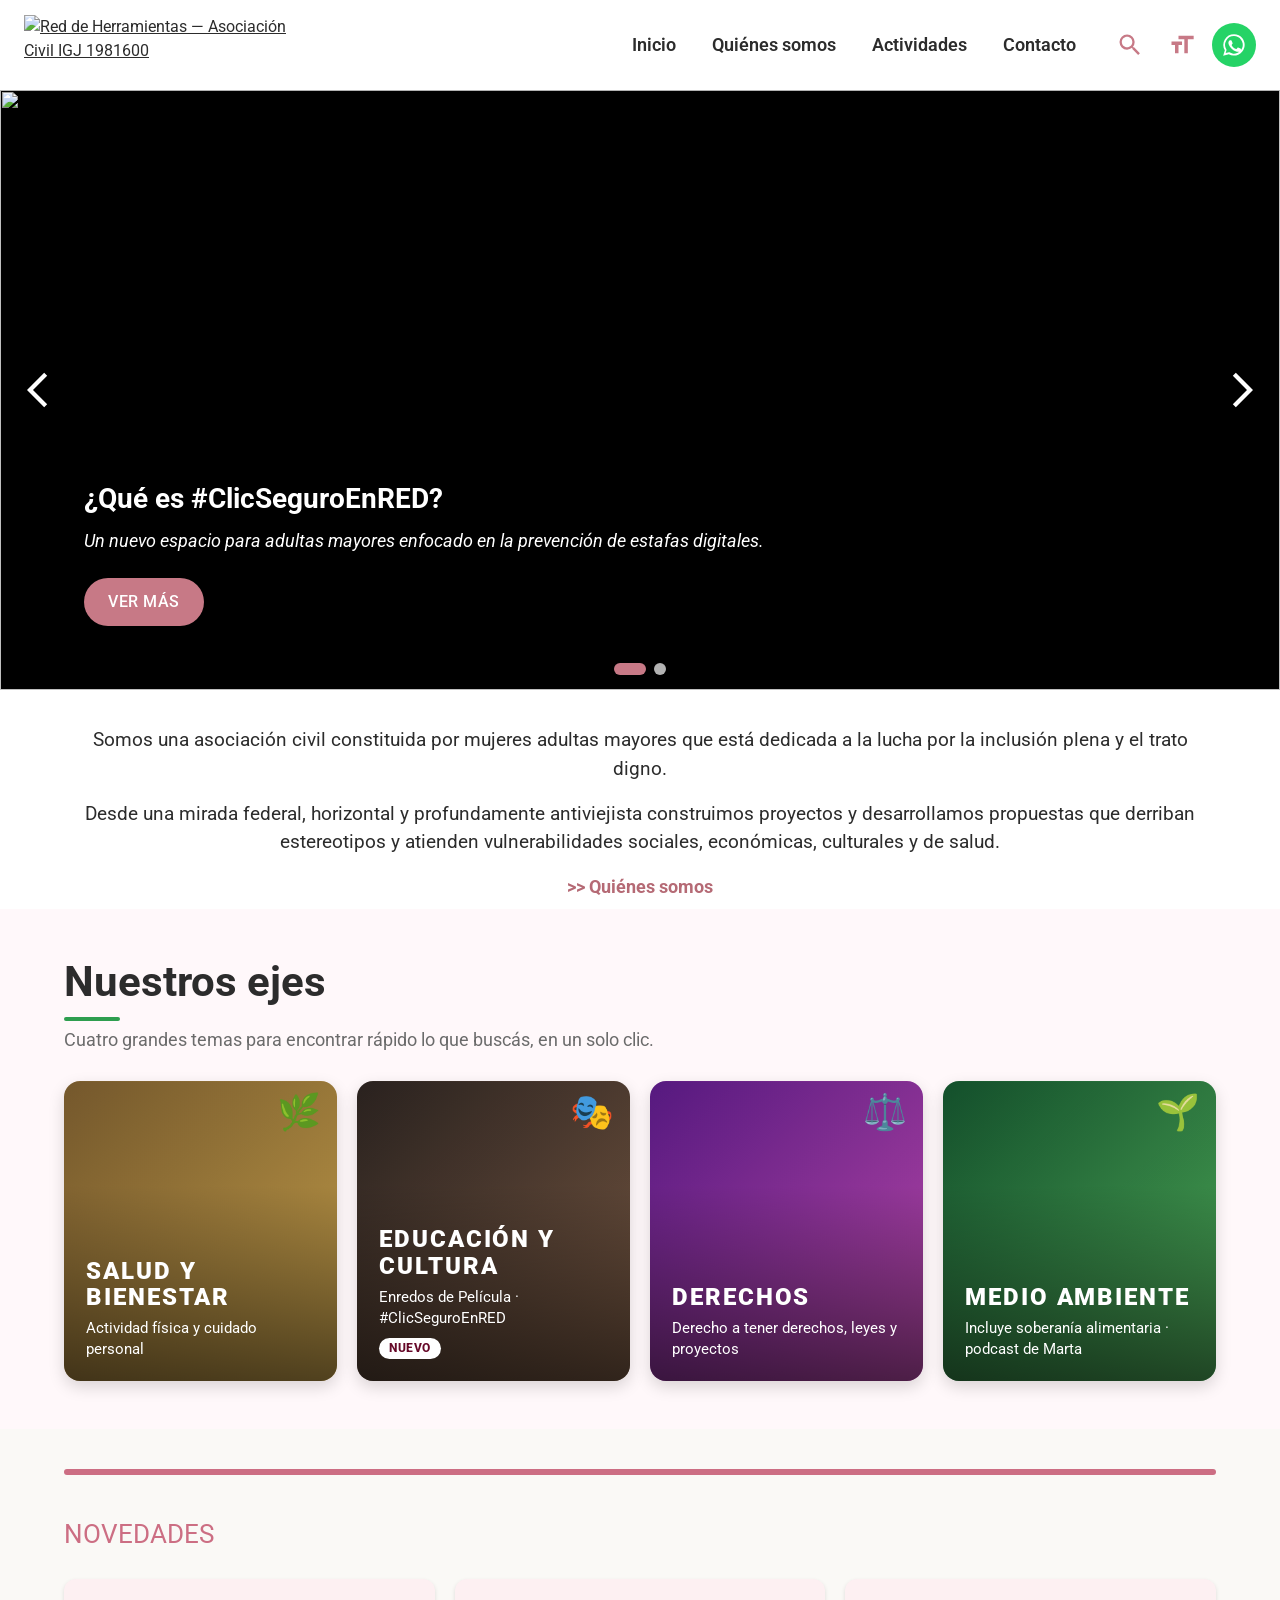
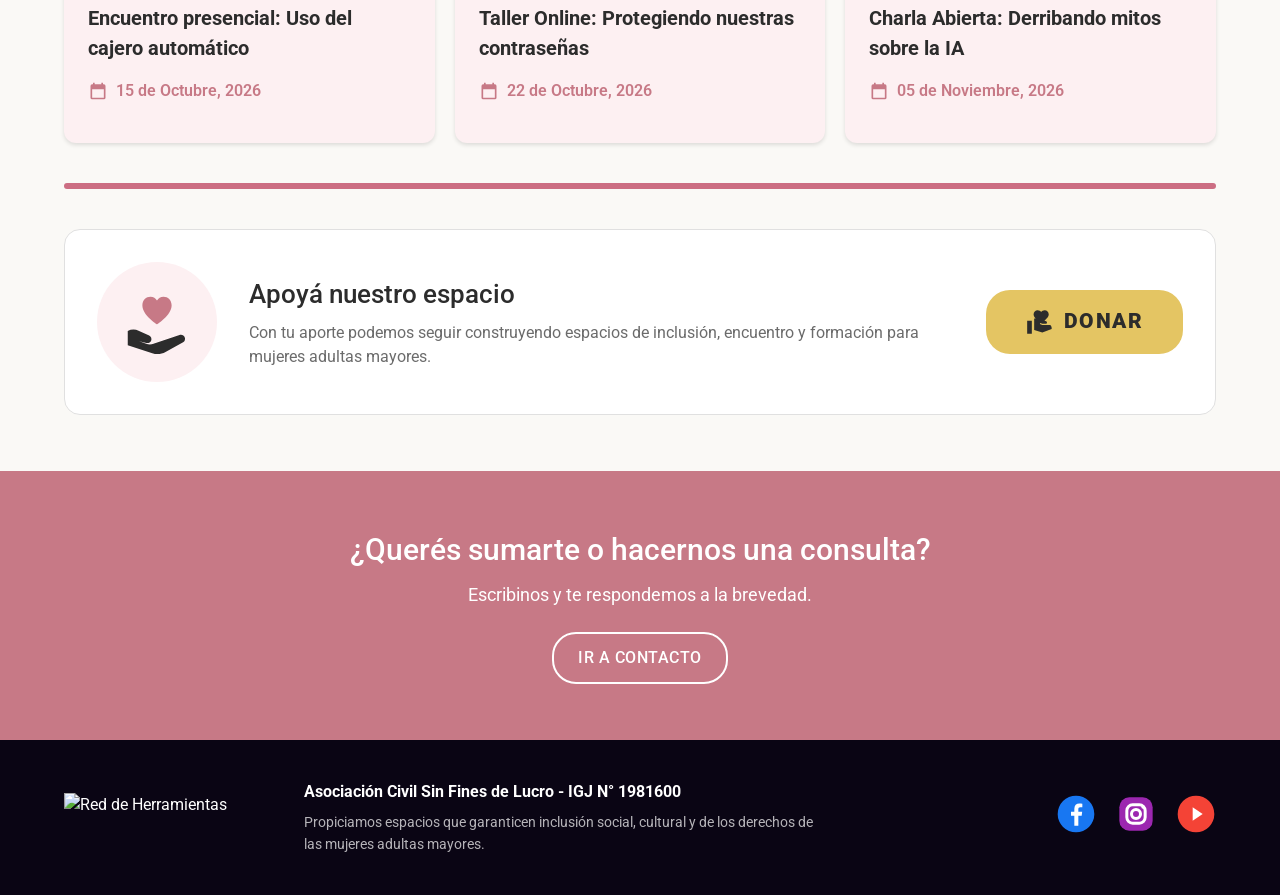
==== index.html @ 1d4c394b "Trae al repo lo que hizo Lucas en el blog de pruebas (18/10) - Diseño de las notas: migas, bajada, a" ====
<!DOCTYPE html>
<html lang="es-AR">
<head>
  <meta charset="utf-8">
  <meta name="viewport" content="width=device-width, initial-scale=1">
  <title>Red de Herramientas Entre Mujeres</title>
  <meta name="description" content="Asociación civil de mujeres adultas mayores dedicada a la lucha por la inclusión plena y el trato digno.">
  <link rel="preconnect" href="https://fonts.googleapis.com">
  <link rel="stylesheet" href="https://fonts.googleapis.com/css2?family=Lora:ital,wght@0,600;0,700;1,500&family=Roboto:wght@400;500;600;700;900&display=swap">
  <link rel="stylesheet" href="styles.css?v=2">
</head>
<body>
  <a class="skip" href="#contenido">Saltar al contenido</a>

  <!-- Header: logo + menú en la misma línea, fijo al hacer scroll -->
  <header class="header">
    <div class="header-inner">
      <a class="logo" href="index.html"><img src="https://i.imgur.com/CFM0Pcr.png" alt="Red de Herramientas — Asociación Civil IGJ 1981600" width="264" height="60"></a>

      <nav class="nav" id="nav" aria-label="Principal">
        <ul>
          <li><a href="index.html">Inicio</a></li>
          <li><a href="#quienes-somos">Quiénes somos</a></li>
          <li><a href="#actividades">Actividades</a></li>
          <li><a href="contacto.html">Contacto</a></li>
        </ul>
      </nav>

      <div class="header-tools">
        <button class="icon-btn search-btn" type="button" aria-controls="search" aria-expanded="false" aria-label="Buscar">
          <svg viewBox="0 0 24 24" fill="currentColor" aria-hidden="true"><path d="M15.5 14h-.79l-.28-.27A6.47 6.47 0 0 0 16 9.5 6.5 6.5 0 1 0 9.5 16a6.47 6.47 0 0 0 4.23-1.57l.27.28v.79l5 4.99L20.49 19l-4.99-5zm-6 0C7.01 14 5 11.99 5 9.5S7.01 5 9.5 5 14 7.01 14 9.5 11.99 14 9.5 14z"/></svg>
        </button>
        <div class="font-size">
          <button class="icon-btn" type="button" aria-label="Tamaño de letra" aria-expanded="false">
            <svg viewBox="0 0 24 24" fill="currentColor" aria-hidden="true"><path d="M9 4v3h5v12h3V7h5V4H9zm-6 8h3v7h3v-7h3V9H3v3z"/></svg>
          </button>
          <ul class="font-size-menu" hidden>
            <li><button type="button" data-scale="0.85">Pequeña</button></li>
            <li><button type="button" data-scale="1">Normal</button></li>
            <li><button type="button" data-scale="1.15">Grande</button></li>
            <li><button type="button" data-scale="1.3">Muy grande</button></li>
          </ul>
        </div>
        <a class="whatsapp-btn" href="https://wa.me/5491122766776" target="_blank" rel="noopener" aria-label="Escribinos por WhatsApp">
          <svg viewBox="0 0 24 24" aria-hidden="true"><path d="M12.04 2a9.9 9.9 0 0 0-8.5 14.9L2 22l5.25-1.38A9.9 9.9 0 1 0 12.04 2zm0 1.8a8.1 8.1 0 1 1-4.3 15l-.3-.2-3.1.8.83-3-.2-.32A8.1 8.1 0 0 1 12.04 3.8zM8.6 7.5c-.2 0-.5.07-.75.35-.25.27-1 1-1 2.4s1.03 2.8 1.17 3c.15.2 2 3.2 4.9 4.36 2.4.95 2.9.76 3.4.72.52-.05 1.7-.7 1.93-1.36.24-.67.24-1.24.17-1.36-.07-.12-.26-.2-.55-.34-.3-.15-1.7-.84-1.96-.94-.27-.1-.46-.15-.65.14-.2.3-.75.94-.9 1.13-.17.2-.33.22-.62.07-.3-.14-1.2-.44-2.3-1.4-.85-.76-1.42-1.7-1.6-1.98-.16-.3 0-.45.13-.6.14-.13.3-.34.44-.5.15-.17.2-.3.3-.5.1-.2.05-.36-.02-.5-.07-.15-.65-1.6-.9-2.17-.23-.55-.47-.48-.65-.49h-.55z"/></svg>
        </a>
        <button class="icon-btn menu-btn" type="button" aria-controls="nav" aria-expanded="false" aria-label="Menú">
          <svg viewBox="0 0 24 24" fill="currentColor" aria-hidden="true"><path d="M3 6h18v2H3zm0 5h18v2H3zm0 5h18v2H3z"/></svg>
        </button>
      </div>

      <!-- Buscador: muestra resultados mientras se escribe (script.js) -->
      <div class="search" id="search" hidden>
        <form class="search-form" action="https://www.redherramientas.com/search" method="get" role="search">
          <input class="search-input" type="search" name="q" placeholder="Buscar notas, libros, leyes..." aria-label="Buscar en el sitio" autocomplete="off" role="combobox" aria-autocomplete="list" aria-controls="search-results" aria-expanded="false">
          <button class="btn search-submit" type="submit">Buscar</button>
        </form>
        <div class="search-results" id="search-results" role="listbox" aria-label="Resultados" hidden></div>
      </div>
    </div>
  </header>

  <main id="contenido">

    <!-- Carrusel de actividades (menú "Actividades"): se llena con los posteos del blog (ver script.js) -->
    <section class="carousel" id="actividades" aria-label="Actividades">
      <div class="slides"></div>
      <button class="carousel-arrow prev" type="button" aria-label="Anterior">
        <svg viewBox="0 0 24 24" fill="currentColor" aria-hidden="true"><path d="M17.5 3.5 15.7 1.7 5.4 12l10.3 10.3 1.8-1.8L9 12z"/></svg>
      </button>
      <button class="carousel-arrow next" type="button" aria-label="Siguiente">
        <svg viewBox="0 0 24 24" fill="currentColor" aria-hidden="true"><path d="M6.5 20.5 8.3 22.3 18.6 12 8.3 1.7 6.5 3.5 15 12z"/></svg>
      </button>
      <div class="dots"></div>
    </section>

    <!-- Mini sección Quiénes somos: debajo del carrusel (Trello / chat del 1/10) -->
    <section class="about" id="quienes-somos">
      <div class="container">
        <h2 class="visually-hidden">Quiénes somos</h2>
        <p>Somos una asociación civil constituida por mujeres adultas mayores que está dedicada a la lucha por la inclusión plena y el trato digno.</p>
        <p>Desde una mirada federal, horizontal y profundamente antiviejista construimos proyectos y desarrollamos propuestas que derriban estereotipos y atienden vulnerabilidades sociales, económicas, culturales y de salud.</p>
        <a class="about-link" href="https://www.redherramientas.com/p/quienes-somos.html">&gt;&gt; Quiénes somos</a>
      </div>
    </section>

    <!-- Nuestros ejes: justo debajo de Quiénes somos, a todo el ancho (como en la propuesta de Sebastián) -->
    <section class="ejes-section" id="ejes">
      <div class="container">
        <h2 class="ejes-title">Nuestros ejes</h2>
        <p class="ejes-lead">Cuatro grandes temas para encontrar rápido lo que buscás, en un solo clic.</p>
        <div class="ejes">
          <a class="eje eje-salud" href="#pendiente-salud">
            <span class="eje-icon" aria-hidden="true">🌿</span>
            <strong>Salud y Bienestar</strong>
            <small>Actividad física y cuidado personal</small>
          </a>
          <a class="eje eje-cultura" href="https://www.redherramientas.com/search/label/Cultura">
            <span class="eje-icon" aria-hidden="true">🎭</span>
            <strong>Educación y Cultura</strong>
            <small>Enredos de Película · #ClicSeguroEnRED</small>
            <span class="chip">Nuevo</span>
          </a>
          <a class="eje eje-derechos" href="https://www.redherramientas.com/search/label/Derecho%20a%20tener%20derechos">
            <span class="eje-icon" aria-hidden="true">⚖️</span>
            <strong>Derechos</strong>
            <small>Derecho a tener derechos, leyes y proyectos</small>
          </a>
          <a class="eje eje-ambiente" href="https://www.redherramientas.com/search/label/Soberan%C3%ADa%20Alimentaria">
            <span class="eje-icon" aria-hidden="true">🌱</span>
            <strong>Medio Ambiente</strong>
            <small>Incluye soberanía alimentaria · podcast de Marta</small>
          </a>
        </div>
      </div>
    </section>

    <div class="container">
      <div class="separator"></div>

      <!-- Novedades -->
      <section id="novedades">
        <h2 class="section-title news-title">Novedades</h2>
        <div class="news">
          <article class="news-card">
            <h3>Encuentro presencial: Uso del cajero automático</h3>
            <p class="news-date"><svg viewBox="0 0 24 24" aria-hidden="true"><path d="M19 4h-1V2h-2v2H8V2H6v2H5a2 2 0 0 0-2 2v14a2 2 0 0 0 2 2h14a2 2 0 0 0 2-2V6a2 2 0 0 0-2-2zm0 16H5V10h14v10z"/></svg>15 de Octubre, 2026</p>
          </article>
          <article class="news-card">
            <h3>Taller Online: Protegiendo nuestras contraseñas</h3>
            <p class="news-date"><svg viewBox="0 0 24 24" aria-hidden="true"><path d="M19 4h-1V2h-2v2H8V2H6v2H5a2 2 0 0 0-2 2v14a2 2 0 0 0 2 2h14a2 2 0 0 0 2-2V6a2 2 0 0 0-2-2zm0 16H5V10h14v10z"/></svg>22 de Octubre, 2026</p>
          </article>
          <article class="news-card">
            <h3>Charla Abierta: Derribando mitos sobre la IA</h3>
            <p class="news-date"><svg viewBox="0 0 24 24" aria-hidden="true"><path d="M19 4h-1V2h-2v2H8V2H6v2H5a2 2 0 0 0-2 2v14a2 2 0 0 0 2 2h14a2 2 0 0 0 2-2V6a2 2 0 0 0-2-2zm0 16H5V10h14v10z"/></svg>05 de Noviembre, 2026</p>
          </article>
        </div>
      </section>

      <div class="separator"></div>

      <!-- Donar: ícono de solidaridad en lugar del QR -->
      <section id="donar" class="donate">
        <div class="donate-icon" aria-hidden="true">
          <svg viewBox="0 0 64 64"><path fill="#c77986" d="M32 34s-13-8-13-17c0-4.4 3.3-7.5 7.2-7.5 2.6 0 4.6 1.4 5.8 3.4 1.2-2 3.2-3.4 5.8-3.4 3.9 0 7.2 3.1 7.2 7.5 0 9-13 17-13 17z"/><path fill="#2c2c2c" d="M6 40c3-1.6 6.5-1.7 9.6-.3l9.4 4.2c1.8.8 2.6 2.9 1.8 4.7-.7 1.6-2.5 2.4-4.2 2l-6.4-1.6 6.2 2.4c2.1.8 4.4.8 6.5 0L52 43.6c1.9-.7 4 .2 4.7 2.1.6 1.6 0 3.4-1.5 4.3L39.6 58.6c-3.6 2-7.9 2.4-11.8 1.1L6 52.6z"/></svg>
        </div>
        <div class="donate-text">
          <h2>Apoyá nuestro espacio</h2>
          <!-- Texto provisorio: el definitivo lo envía la comisión -->
          <p>Con tu aporte podemos seguir construyendo espacios de inclusión, encuentro y formación para mujeres adultas mayores.</p>
        </div>
        <a class="btn btn-mustard" href="donar.html">
          <svg viewBox="0 0 24 24" fill="currentColor" aria-hidden="true"><path d="M16 2c-1.3 0-2.4.6-3 1.5C12.4 2.6 11.3 2 10 2 8 2 6.5 3.6 6.5 5.6 6.5 8.8 13 13 13 13s6.5-4.2 6.5-7.4C19.5 3.6 18 2 16 2zM1 22h4V11H1v11zm19.5-7.5H14l-2.1-.7.3-.9 1.9.6h2.8c.6 0 1.1-.5 1.1-1.1 0-.5-.3-.9-.7-1L10.1 9H7v9.9l7 2.1 8-3v-1c0-1.1-.7-2.5-1.5-2.5z"/></svg>
          Donar
        </a>
      </section>
    </div>

    <!-- Llamado a la página de contacto -->
    <section class="contact-cta">
      <div class="container">
        <h2>¿Querés sumarte o hacernos una consulta?</h2>
        <p>Escribinos y te respondemos a la brevedad.</p>
        <a class="btn btn-outline" href="contacto.html">Ir a Contacto</a>
      </div>
    </section>
  </main>

  <footer class="footer">
    <div class="container footer-inner">
      <div class="footer-about">
        <img src="https://i.imgur.com/CFM0Pcr.png" alt="Red de Herramientas" width="220" height="50">
        <div>
          <strong>Asociación Civil Sin Fines de Lucro - IGJ N° 1981600</strong>
          <p>Propiciamos espacios que garanticen inclusión social, cultural y de los derechos de las mujeres adultas mayores.</p>
        </div>
      </div>
      <div class="social">
        <a href="https://www.facebook.com/share/1RiPWewXqR/" target="_blank" rel="noopener" aria-label="Facebook">
          <svg viewBox="0 0 24 24" aria-hidden="true"><circle cx="12" cy="12" r="11" fill="#1877f2"/><path fill="#fff" d="M13.4 19v-6h2l.3-2.4h-2.3V9.1c0-.7.2-1.2 1.2-1.2h1.2V5.8c-.2 0-1-.1-1.8-.1-1.8 0-3 1.1-3 3.1v1.8H9V13h2V19z"/></svg>
        </a>
        <a href="https://www.instagram.com/redherramientas?stkn=MW01cnN1eHlheHExMA==" target="_blank" rel="noopener" aria-label="Instagram">
          <svg viewBox="0 0 24 24" aria-hidden="true"><rect x="2" y="2" width="20" height="20" rx="6" fill="#9c27b0"/><rect x="6.5" y="6.5" width="11" height="11" rx="3.5" fill="none" stroke="#fff" stroke-width="1.8"/><circle cx="12" cy="12" r="2.7" fill="none" stroke="#fff" stroke-width="1.8"/><circle cx="16.2" cy="7.8" r="1" fill="#fff"/></svg>
        </a>
        <a href="https://youtube.com/@reddeherramientasentremujeres?si=X0ZCFkMKebH4L3lk" target="_blank" rel="noopener" aria-label="YouTube">
          <svg viewBox="0 0 24 24" aria-hidden="true"><circle cx="12" cy="12" r="11" fill="#f44336"/><path fill="#fff" d="M10 8v8l6-4z"/></svg>
        </a>
      </div>
    </div>
  </footer>

  <button class="to-top" type="button" aria-label="Volver arriba">
    <svg viewBox="0 0 24 24" fill="currentColor" aria-hidden="true"><path d="M4 12l1.41 1.41L11 7.83V20h2V7.83l5.58 5.59L20 12l-8-8-8 8z"/></svg>
  </button>

  <script src="script.js?v=2"></script>
</body>
</html>
---- styles.css ----
/* Red de Herramientas Entre Mujeres — estilos (diseño de la propuesta de Lucas) */

:root {
  --dominant: #c77986;
  --dominant-dark: #b56a75;
  --separator: #cc6e83;
  --accent: #e5a9a9;
  --mustard: #e4c563;
  --bg: #faf9f6;
  --text: #2c2c2c;
  --muted: #6b6b6b;
  --white: #ffffff;
  --border: #e0e0e0;
  --footer: #0a0514;
  --wa: #25d366;
  --header-h: 90px;
}

* { box-sizing: border-box; }

html {
  scroll-behavior: smooth;
  scroll-padding-top: calc(var(--header-h) + 10px);
}

body {
  margin: 0;
  font-family: Roboto, Arial, sans-serif;
  font-size: 1rem;
  line-height: 1.5;
  color: var(--text);
  background: var(--bg);
}

img { max-width: 100%; }
a { color: inherit; }

.container {
  max-width: 1200px;
  margin: 0 auto;
  padding: 0 24px;
}

:focus-visible {
  outline: 3px solid var(--dominant);
  outline-offset: 2px;
}

.skip {
  position: absolute;
  left: -999px;
  top: 0;
  background: #000;
  color: #fff;
  padding: 8px 14px;
  z-index: 100;
}
.skip:focus { left: 8px; top: 8px; }

.visually-hidden {
  position: absolute;
  width: 1px;
  height: 1px;
  overflow: hidden;
  clip: rect(0 0 0 0);
  white-space: nowrap;
}

/* ---------- Header: logo y menú en la misma línea, fondo blanco, fijo al hacer scroll ---------- */

.header {
  position: sticky;
  top: 0;
  z-index: 50;
  background: var(--white);
  box-shadow: 0 1px 4px rgba(0, 0, 0, 0.12);
}

.header-inner {
  position: relative;
  display: flex;
  align-items: center;
  gap: 16px;
  min-height: var(--header-h);
  padding: 0 24px;
  max-width: 1400px;
  margin: 0 auto;
}

.logo img {
  display: block;
  height: 60px;
  width: auto;
}

.nav { margin-left: auto; }

.nav ul {
  list-style: none;
  margin: 0;
  padding: 0;
  display: flex;
  gap: 4px;
}

.nav a {
  display: block;
  padding: 8px 16px;
  border-radius: 20px;
  text-decoration: none;
  font-size: 1.1rem;
  font-weight: 600;
  color: var(--text);
  white-space: nowrap;
}

.nav a:hover,
.nav a[aria-current="page"] {
  background: var(--dominant);
  color: var(--white);
}

.header-tools {
  display: flex;
  align-items: center;
  gap: 8px;
}

.icon-btn {
  display: grid;
  place-items: center;
  width: 44px;
  height: 44px;
  border: 0;
  border-radius: 50%;
  background: transparent;
  color: var(--dominant);
  cursor: pointer;
}
.icon-btn:hover { background: #f6e9ec; }
.icon-btn svg { width: 28px; height: 28px; }

.whatsapp-btn {
  display: grid;
  place-items: center;
  width: 44px;
  height: 44px;
  border-radius: 50%;
  background: var(--wa);
}
.whatsapp-btn svg { width: 26px; height: 26px; fill: #fff; }

/* Tamaño de letra */
.font-size { position: relative; }

.font-size-menu {
  position: absolute;
  right: 0;
  top: 100%;
  margin: 6px 0 0;
  padding: 6px 0;
  list-style: none;
  background: var(--white);
  border-radius: 8px;
  box-shadow: 0 4px 16px rgba(0, 0, 0, 0.18);
  min-width: 150px;
}
.font-size-menu[hidden] { display: none; }

.font-size-menu button {
  display: block;
  width: 100%;
  padding: 10px 16px;
  border: 0;
  background: none;
  font: inherit;
  text-align: left;
  cursor: pointer;
}
.font-size-menu button:hover { background: #f5f5f5; }
.font-size-menu button[aria-pressed="true"] { font-weight: 700; color: var(--dominant); }

.menu-btn { display: none; }

/* Pantallas chicas: menú hamburguesa en la misma línea que el logo */
@media (max-width: 1000px) {
  .menu-btn { display: grid; }
  .header-tools { margin-left: auto; }

  .nav {
    display: none;
    position: absolute;
    top: 100%;
    left: 0;
    right: 0;
    margin: 0;
    background: var(--white);
    box-shadow: 0 6px 12px rgba(0, 0, 0, 0.12);
  }
  .nav.open { display: block; }

  .nav ul {
    flex-direction: column;
    padding: 8px 16px 16px;
  }

  .nav a {
    border-radius: 8px;
    padding: 14px 16px;
    font-size: 1.25rem;
  }
}

@media (max-width: 480px) {
  :root { --header-h: 72px; }
  .header-inner { padding: 0 10px; gap: 4px; }
  .logo { min-width: 0; flex-shrink: 1; }
  .logo img { height: 40px; max-width: 100%; object-fit: contain; object-position: left center; }
  .header-tools { gap: 2px; flex: none; }
  .icon-btn, .whatsapp-btn { width: 38px; height: 38px; }
  .icon-btn svg { width: 26px; height: 26px; }
  .whatsapp-btn svg { width: 22px; height: 22px; }
}

/* ---------- Buscador (debajo del header, con resultados mientras se escribe) ---------- */

.search {
  position: absolute;
  top: 100%;
  left: 0;
  right: 0;
  padding: 14px 24px 18px;
  background: var(--white);
  box-shadow: 0 8px 16px rgba(0, 0, 0, 0.14);
}
.search[hidden] { display: none; }

.search-form {
  display: flex;
  gap: 10px;
  max-width: 760px;
  margin: 0 auto;
}
.search-input {
  flex: 1;
  min-width: 0;
  padding: 12px 18px;
  border: 2px solid var(--dominant);
  border-radius: 24px;
  background: var(--bg);
  font: inherit;
  font-size: 1.1rem;
  color: var(--text);
}
.search-input:focus { outline: 3px solid var(--accent); outline-offset: 1px; }

.search-results {
  max-width: 760px;
  max-height: min(60vh, 520px);
  margin: 12px auto 0;
  overflow-y: auto;
  border: 1px solid var(--border);
  border-radius: 12px;
  background: var(--white);
}
.search-results[hidden] { display: none; }

.search-item {
  display: flex;
  align-items: center;
  gap: 14px;
  padding: 10px 14px;
  border-bottom: 1px solid var(--border);
  text-decoration: none;
  color: var(--text);
}
.search-item:last-child { border-bottom: 0; }
.search-item:hover,
.search-item.active { background: #f6e9ec; }
.search-item img {
  flex: none;
  width: 64px;
  height: 64px;
  border-radius: 8px;
  object-fit: cover;
  background: #f3e3e6;
}
.search-item strong { display: block; font-weight: 600; line-height: 1.3; }
.search-item mark { background: #fbe3a0; color: inherit; border-radius: 2px; }
.search-item small { display: block; margin-top: 2px; color: var(--muted); font-size: 0.9rem; }

.search-status { margin: 0; padding: 14px 16px; color: var(--muted); }
.search-all {
  display: block;
  padding: 12px 16px;
  font-weight: 700;
  text-align: center;
  text-decoration: none;
  color: var(--dominant-dark);
  background: #fff8fa;
}
.search-all:hover,
.search-all.active { background: #f6e9ec; }

@media (max-width: 480px) {
  .search { padding: 10px 12px 14px; }
  .search-submit { padding: 12px 16px; }
  .search-item img { width: 52px; height: 52px; }
}

/* ---------- Separador (barra rosa entre secciones) ---------- */

.separator {
  height: 6px;
  margin: 40px 0;
  border-radius: 3px;
  background: var(--separator);
}

/* ---------- Títulos y botones ---------- */

.section { padding: 48px 0; }

.section-title {
  margin: 0 0 24px;
  font-size: 1.65rem;
  font-weight: 400;
  color: var(--text);
}

.btn {
  display: inline-block;
  padding: 12px 24px;
  border: 0;
  border-radius: 24px;
  background: var(--dominant);
  color: var(--white);
  font: inherit;
  font-weight: 500;
  text-decoration: none;
  text-transform: uppercase;
  letter-spacing: 0.5px;
  cursor: pointer;
}
.btn:hover { background: var(--dominant-dark); }

.btn-outline {
  background: transparent;
  border: 2px solid var(--white);
}
.btn-outline:hover { background: var(--white); color: var(--text); }

.btn-mustard {
  background: var(--mustard);
  color: var(--text);
  font-size: 1.3rem;
  font-weight: 900;
  letter-spacing: 1.5px;
  padding: 16px 40px;
  display: inline-flex;
  align-items: center;
  gap: 10px;
}
.btn-mustard:hover { background: #d9b84c; }
.btn-mustard svg { width: 28px; height: 28px; }

/* ---------- Carrusel de actividades (ancho completo) ---------- */

.carousel {
  position: relative;
  height: 600px;
  overflow: hidden;
  background: #000;
}

.slides {
  display: flex;
  height: 100%;
  transition: transform 0.6s ease-in-out;
}

.slide {
  position: relative;
  flex: 0 0 100%;
  height: 100%;
}

/* La foto lleva al posteo. Fondo desenfocado + foto entera para que todas las diapositivas se vean parejas */
.slide-media {
  position: absolute;
  inset: 0;
  display: block;
}
.slide-media .blur {
  position: absolute;
  inset: -20px;
  background-size: cover;
  background-position: center;
  filter: blur(16px) brightness(0.6);
}
.slide-media img {
  position: relative;
  width: 100%;
  height: 100%;
  object-fit: contain;
}

.slide-box {
  position: absolute;
  left: 60px;
  right: 60px;
  bottom: 40px;
  max-height: calc(100% - 80px);
  display: flex;
  flex-direction: column;
  padding: 24px;
  border-radius: 12px;
  background: rgba(0, 0, 0, 0.7);
  color: var(--white);
}

.slide-box h2 {
  margin: 0 0 12px;
  font-size: 1.75rem;
  line-height: 1.2;
}

.slide-desc {
  margin: 0 0 24px;
  font-size: 1.1rem;
  font-style: italic;
  overflow: hidden;
  display: -webkit-box;
  -webkit-line-clamp: 3;
  -webkit-box-orient: vertical;
}

.slide-actions {
  display: flex;
  flex-wrap: wrap;
  gap: 12px;
}

.carousel-arrow {
  position: absolute;
  top: 50%;
  transform: translateY(-50%);
  z-index: 2;
  display: grid;
  place-items: center;
  width: 56px;
  height: 56px;
  border: 0;
  background: transparent;
  color: var(--white);
  cursor: pointer;
}
.carousel-arrow svg { width: 40px; height: 40px; filter: drop-shadow(0 1px 3px rgba(0, 0, 0, 0.6)); }
.carousel-arrow.prev { left: 10px; }
.carousel-arrow.next { right: 10px; }

.dots {
  position: absolute;
  bottom: 15px;
  left: 0;
  right: 0;
  z-index: 2;
  display: flex;
  justify-content: center;
  gap: 8px;
}
.dots button {
  width: 12px;
  height: 12px;
  padding: 0;
  border: 0;
  border-radius: 6px;
  background: rgba(255, 255, 255, 0.7);
  cursor: pointer;
  transition: width 0.3s;
}
.dots button.active {
  width: 32px;
  background: var(--dominant);
}

@media (max-width: 800px) {
  .carousel { height: 480px; }
  .slide-box { left: 16px; right: 16px; bottom: 36px; padding: 18px; max-height: calc(100% - 60px); }
  .slide-box h2 { font-size: 1.35rem; }
  .carousel-arrow { top: 30%; }
}

/* ---------- Nota ampliada (se abre con "Ver más" en el carrusel) ---------- */

.nota-modal {
  position: fixed;
  inset: 0;
  z-index: 1000;
  display: flex;
  align-items: center;
  justify-content: center;
  padding: 24px;
  background: rgba(10, 5, 20, 0.75);
}
.nota-modal[hidden] { display: none; }
html.nota-abierta { overflow: hidden; }

.nota-panel {
  position: relative;
  display: flex;
  width: 100%;
  max-width: 820px;
  max-height: 100%;
  border-radius: 16px;
  background: var(--white);
  box-shadow: 0 12px 40px rgba(0, 0, 0, 0.35);
  overflow: hidden;
}

/* La nota se desplaza con su propia barra al costado */
.nota-scroll {
  flex: 1;
  overflow-y: scroll;
  scrollbar-width: auto;
  scrollbar-color: var(--dominant) #f3e3e6;
}
.nota-foto {
  display: block;
  width: 100%;
  max-height: 60vh;
  object-fit: contain;  /* la foto entera, sin recortar caras ni textos */
  background: #1b1320;
}
.nota-foto[hidden] { display: none; }
.nota-content { padding: 32px 48px 32px; }
.nota-foto[hidden] + .nota-content { padding-top: 40px; }
.nota-scroll:focus-visible { outline: 3px solid var(--accent); outline-offset: -3px; }
.nota-scroll::-webkit-scrollbar { width: 14px; }
.nota-scroll::-webkit-scrollbar-track { background: #f3e3e6; }
.nota-scroll::-webkit-scrollbar-thumb {
  border: 3px solid #f3e3e6;
  border-radius: 8px;
  background: var(--dominant);
}
.nota-scroll::-webkit-scrollbar-thumb:hover { background: var(--dominant-dark); }

.nota-close {
  position: absolute;
  top: 10px;
  right: 22px;
  z-index: 1;
  display: grid;
  place-items: center;
  width: 44px;
  height: 44px;
  border: 0;
  border-radius: 50%;
  background: var(--dominant);
  color: var(--white);
  box-shadow: 0 2px 8px rgba(0, 0, 0, 0.35);
  cursor: pointer;
}
.nota-close:hover { background: var(--dominant-dark); }
.nota-close svg { width: 26px; height: 26px; }

.nota-title {
  margin: 0 40px 12px 0;
  font-size: 2rem;
  font-weight: 500;
  line-height: 1.2;
}
.nota-epigrafe {
  margin: 0 0 24px;
  padding-bottom: 20px;
  border-bottom: 3px solid var(--separator);
  font-size: 1.2rem;
  font-style: italic;
  color: var(--muted);
}
.nota-body { font-size: 1.1rem; line-height: 1.65; overflow-wrap: anywhere; }
.nota-body img { max-width: 100%; height: auto; border-radius: 8px; }
.nota-body iframe, .nota-body video { max-width: 100%; }
.nota-body a { color: var(--dominant-dark); }
.nota-body .separator {
  height: auto;
  margin: 0 0 1em;
  border-radius: 0;
  background: none;
}
.nota-body .separator a { margin: 0 !important; }

.nota-footer { margin: 28px 0 0; }
.btn-outline-dark {
  border: 2px solid var(--dominant);
  background: transparent;
  color: var(--dominant-dark);
}
.btn-outline-dark:hover { background: var(--dominant); color: var(--white); }

@media (max-width: 800px) {
  .nota-modal { padding: 10px; }
  .nota-content { padding: 22px 20px 24px; }
  .nota-foto { max-height: 45vh; }
  .nota-close { right: 18px; }
  .nota-title { font-size: 1.5rem; }
  .nota-epigrafe { font-size: 1.1rem; }
}

/* ---------- Nota (posteo): diseño editorial con columna "Lo más leído" ---------- */
/* Pensado para lectoras de 60+: letra grande, renglones cómodos, buen contraste y botones amplios */

:root {
  --serif: Lora, Georgia, 'Times New Roman', serif;
  --ink: #1f1a22;
  --ink-soft: #4a4250;
  --rose-50: #fdf3f5;
  --rose-100: #f6e4e8;
}

.post-layout {
  display: grid;
  grid-template-columns: minmax(0, 1fr) 340px;
  gap: 56px;
  align-items: start;
  padding-top: 32px;
  padding-bottom: 64px;
}
.post-aside { display: none; }
.post-layout .post-aside { display: block; }

.art { max-width: 780px; color: var(--ink); }
.art-page { margin: 0 auto; padding: 32px 0 64px; }

.art-crumbs {
  display: flex;
  flex-wrap: wrap;
  align-items: center;
  gap: 8px;
  margin-bottom: 16px;
  font-size: 0.95rem;
  font-weight: 700;
  letter-spacing: 0.06em;
  text-transform: uppercase;
}
.art-crumbs a { color: var(--muted); text-decoration: none; }
.art-crumbs a:hover { color: var(--dominant-dark); text-decoration: underline; }
.art-crumbs .art-section { color: var(--dominant-dark); }
.art-crumbs span { color: #c9bfc5; }

.art-title {
  margin: 0 0 18px;
  font-family: var(--serif);
  font-size: clamp(2rem, 1.4rem + 2.2vw, 2.85rem);
  font-weight: 700;
  line-height: 1.15;
  letter-spacing: -0.01em;
  color: var(--ink);
}

.art-bajada {
  margin: 0 0 26px;
  font-size: 1.35rem;
  line-height: 1.5;
  color: var(--ink-soft);
}
.art-bajada[hidden] { display: none; }

.art-meta {
  display: flex;
  flex-wrap: wrap;
  align-items: center;
  justify-content: space-between;
  gap: 16px;
  margin-bottom: 28px;
  padding: 16px 0;
  border-top: 1px solid var(--border);
  border-bottom: 1px solid var(--border);
}
.art-byline { display: flex; align-items: center; gap: 12px; }
.art-avatar {
  display: grid;
  place-items: center;
  width: 48px;
  height: 48px;
  flex: none;
  border-radius: 50%;
  background: var(--dominant);
  color: var(--white);
  font-weight: 700;
  font-size: 1.05rem;
}
.art-byline strong { display: block; font-size: 1.05rem; }
.art-byline small { color: var(--muted); font-size: 0.98rem; }

.art-share { display: flex; gap: 8px; }
.share-icon {
  display: grid;
  place-items: center;
  width: 46px;
  height: 46px;
  border: 0;
  border-radius: 50%;
  color: var(--white);
  cursor: pointer;
  text-decoration: none;
}
.share-icon svg { width: 24px; height: 24px; fill: currentColor; }
.share-icon:hover { filter: brightness(0.92); }
.share-icon.wa { background: var(--wa); }
.share-icon.fb { background: #1877f2; }
.share-icon.copy { background: var(--ink-soft); }

.art-hero { margin: 0 0 32px; }
.art-hero[hidden] { display: none; }
.art-hero img {
  display: block;
  width: 100%;
  height: auto;
  max-height: 560px;
  object-fit: contain;  /* la foto entera: tapas de libros, flyers y PDFs no se recortan */
  border-radius: 14px;
  background: var(--rose-100);
}
.art-hero figcaption,
.art-body .tr-caption {
  margin-top: 10px;
  font-size: 0.98rem;
  color: var(--muted);
}

/* Cuerpo de la nota */
.art-body {
  font-size: 1.2rem;
  line-height: 1.75;
  color: var(--ink);
  overflow-wrap: break-word;
}
.art-body p { margin: 0 0 1.2em; }
.art-body h2,
.art-body h3 {
  margin: 1.8em 0 0.6em;
  font-family: var(--serif);
  line-height: 1.25;
  color: var(--ink);
}
.art-body h2 { font-size: 1.65rem; }
.art-body h3 { font-size: 1.35rem; }
.art-body h2::before {
  content: '';
  display: block;
  width: 48px;
  height: 5px;
  margin-bottom: 14px;
  border-radius: 3px;
  background: var(--separator);
}
.art-body a {
  color: var(--dominant-dark);
  text-decoration-thickness: 2px;
  text-underline-offset: 3px;
}
.art-body img { max-width: 100%; height: auto; border-radius: 10px; }
.art-body iframe, .art-body video { max-width: 100%; border-radius: 10px; }
.art-body ul, .art-body ol { padding-left: 1.4em; margin: 0 0 1.3em; }
.art-body li { margin-bottom: 0.5em; }
.art-body li::marker { color: var(--dominant); font-weight: 700; }
.art-body blockquote {
  margin: 1.8em 0;
  padding: 4px 0 4px 26px;
  border-left: 5px solid var(--dominant);
  font-family: var(--serif);
  font-size: 1.45rem;
  font-style: italic;
  line-height: 1.5;
  color: var(--ink-soft);
}
.art-body blockquote p:last-child { margin-bottom: 0; }
.art-body a.art-doc {
  display: inline-block;
  margin: 4px 0;
  padding: 12px 22px;
  border-radius: 28px;
  background: var(--dominant);
  color: var(--white);
  font-weight: 600;
  text-decoration: none;
  overflow-wrap: anywhere;
}
.art-body a.art-doc:hover { background: var(--dominant-dark); }
.art-body table.tr-caption-container { margin: 0 auto 1.2em; }

/* Cierre de la nota */
.art-tags {
  display: flex;
  flex-wrap: wrap;
  align-items: center;
  gap: 8px;
  margin: 36px 0 0;
  font-weight: 700;
}
.art-tags a {
  padding: 6px 16px;
  border: 2px solid var(--dominant);
  border-radius: 999px;
  color: var(--dominant-dark);
  font-size: 0.98rem;
  text-decoration: none;
}
.art-tags a:hover { background: var(--dominant); color: var(--white); }

.art-share-box {
  margin: 32px 0 0;
  padding: 26px 28px;
  border-radius: 16px;
  background: var(--rose-50);
}
.art-share-box h2 {
  margin: 0 0 14px;
  font-family: var(--serif);
  font-size: 1.4rem;
  font-weight: 700;
}
.art-share-box .btns { display: flex; flex-wrap: wrap; gap: 10px; }
.share-big {
  display: inline-flex;
  align-items: center;
  gap: 10px;
  padding: 12px 22px;
  border: 0;
  border-radius: 28px;
  color: var(--white);
  font: inherit;
  font-weight: 600;
  font-size: 1.05rem;
  text-decoration: none;
  cursor: pointer;
}
.share-big svg { width: 22px; height: 22px; fill: currentColor; }
.share-big.wa { background: var(--wa); }
.share-big.fb { background: #1877f2; }
.share-big.copy { background: var(--ink-soft); }
.share-big:hover { filter: brightness(0.92); }

.art-related { margin-top: 48px; }
.art-related[hidden] { display: none; }
.block-title {
  display: flex;
  align-items: center;
  gap: 12px;
  margin: 0 0 20px;
  font-family: var(--serif);
  font-size: 1.5rem;
  font-weight: 700;
  color: var(--ink);
}
.block-title::before {
  content: '';
  width: 6px;
  height: 1.3em;
  border-radius: 3px;
  background: var(--dominant);
}
.rel-grid { display: grid; grid-template-columns: repeat(3, 1fr); gap: 20px; }
.rel-card { color: var(--ink); text-decoration: none; }
.rel-card img {
  display: block;
  width: 100%;
  aspect-ratio: 16 / 10;
  object-fit: cover;
  border-radius: 12px;
  background: var(--rose-100);
}
.rel-card h3 {
  margin: 10px 0 0;
  font-family: var(--serif);
  font-size: 1.12rem;
  line-height: 1.35;
}
.rel-card:hover h3 { color: var(--dominant-dark); text-decoration: underline; }

/* Columna lateral */
.post-aside {
  position: sticky;
  top: calc(var(--header-h) + 24px);
}
.aside-card {
  margin-bottom: 24px;
  padding: 22px 22px 10px;
  border: 1px solid var(--border);
  border-radius: 16px;
  background: var(--white);
}
.aside-card .block-title { font-size: 1.35rem; margin-bottom: 8px; }

.mas-leido { margin: 0; padding: 0; list-style: none; counter-reset: ml; }
.mas-leido li { counter-increment: ml; border-top: 1px solid var(--border); }
.mas-leido li:first-child { border-top: 0; }
.mas-leido a {
  display: grid;
  grid-template-columns: 34px minmax(0, 1fr) 72px;
  gap: 12px;
  align-items: center;
  padding: 14px 0;
  color: var(--ink);
  text-decoration: none;
}
.mas-leido a::before {
  content: counter(ml);
  font-family: var(--serif);
  font-size: 2rem;
  font-weight: 700;
  line-height: 1;
  color: var(--dominant);
}
.mas-leido span { font-weight: 600; font-size: 1.05rem; line-height: 1.35; }
.mas-leido a:hover span { color: var(--dominant-dark); text-decoration: underline; }
.mas-leido img {
  width: 72px;
  height: 72px;
  border-radius: 10px;
  object-fit: cover;
  background: var(--rose-100);
}

.aside-cta {
  padding: 24px 22px;
  border: 0;
  background: var(--dominant);
  color: var(--white);
}
.aside-cta h2 { margin: 0 0 8px; font-family: var(--serif); font-size: 1.35rem; }
.aside-cta p { margin: 0 0 16px; font-size: 1.05rem; }
.aside-cta .share-big { background: var(--white); color: var(--ink); }
.aside-cta .share-big svg { fill: var(--wa); }

@media (max-width: 1000px) {
  .post-layout { grid-template-columns: minmax(0, 1fr); gap: 16px; }
  .post-aside { position: static; }
  .art { margin: 0 auto; }
  .post-layout .post-aside { max-width: 780px; width: 100%; margin: 0 auto; }
}
@media (max-width: 600px) {
  .post-layout { padding-top: 20px; }
  .art-bajada { font-size: 1.2rem; }
  .art-body { font-size: 1.15rem; }
  .art-body blockquote { font-size: 1.25rem; padding-left: 18px; }
  .rel-grid { grid-template-columns: 1fr; }
  .rel-card { display: grid; grid-template-columns: 110px 1fr; gap: 14px; align-items: center; }
  .rel-card h3 { margin: 0; }
  .art-share-box { padding: 20px; }
}

/* ---------- Quiénes somos (mini sección) ---------- */

.about {
  padding: 36px 0 8px;
  text-align: center;
  background: var(--white);
}
.about p {
  margin: 0 0 16px;
  font-size: 1.2rem;
}
.about-link {
  font-weight: 700;
  font-size: 1.15rem;
  color: var(--dominant-dark);
  text-decoration: none;
}
.about-link:hover { text-decoration: underline; }

/* ---------- Nuestros ejes: debajo de Quiénes somos, estilo de la propuesta de Sebastián ---------- */

.ejes-section {
  padding: 48px 0;
  background: #fff8fa;
}

.ejes-title {
  margin: 0 0 6px;
  font-size: 2.6rem;
  font-weight: 700;
  line-height: 1.2;
  color: var(--text);
}
.ejes-title::after {
  content: "";
  display: block;
  width: 56px;
  height: 4px;
  margin-top: 10px;
  border-radius: 2px;
  background: #2e9e4f;
}
.ejes-lead {
  margin: 0 0 28px;
  max-width: 60ch;
  font-size: 1.1rem;
  color: var(--muted);
}

.ejes {
  display: grid;
  grid-template-columns: repeat(4, 1fr);
  gap: 20px;
}

/* Imágenes de los ejes: 800 x 880 px (casi cuadradas, 1:1,1). Se cargan con style="--img: url(...)" en cada .eje */
.eje {
  position: relative;
  aspect-ratio: 1 / 1.1;
  display: flex;
  flex-direction: column;
  justify-content: flex-end;
  padding: 22px;
  border-radius: 16px;
  overflow: hidden;
  isolation: isolate;
  color: var(--white);
  text-decoration: none;
  background-size: cover;
  background-position: center;
  box-shadow: 0 6px 16px rgba(0, 0, 0, 0.15);
  transition: transform 0.2s, box-shadow 0.2s;
}
.eje:hover {
  transform: translateY(-4px);
  box-shadow: 0 12px 24px rgba(0, 0, 0, 0.22);
}
.eje::before {
  content: "";
  position: absolute;
  inset: 0;
  z-index: -1;
  background: linear-gradient(to top, rgba(0, 0, 0, 0.6), rgba(0, 0, 0, 0.05) 65%);
}

.eje-icon {
  position: absolute;
  top: 14px;
  right: 16px;
  font-size: 2.2rem;
  line-height: 1;
}

.eje strong {
  font-size: 1.5rem;
  line-height: 1.1;
  font-weight: 900;
  letter-spacing: 0.08em;
  text-transform: uppercase;
  overflow-wrap: anywhere;
}
.eje small {
  display: block;
  margin-top: 8px;
  font-size: 0.95rem;
  line-height: 1.35;
}
.chip {
  align-self: flex-start;
  margin-top: 10px;
  padding: 2px 10px;
  border-radius: 999px;
  background: var(--white);
  color: #660828;
  font-size: 0.72rem;
  font-weight: 800;
  letter-spacing: 0.05em;
  text-transform: uppercase;
}

.eje-salud    { background-image: var(--img, linear-gradient(135deg, #7a5c2e, #c9a24b)); }
.eje-cultura  { background-image: var(--img, linear-gradient(135deg, #2b2320, #7a5a44)); }
.eje-derechos { background-image: var(--img, linear-gradient(135deg, #5a1a86, #c04bb0)); }
.eje-ambiente { background-image: var(--img, linear-gradient(135deg, #14532d, #4fae5a)); }

@media (max-width: 1000px) { .ejes { grid-template-columns: repeat(2, 1fr); } }
@media (max-width: 480px) {
  .ejes { gap: 12px; }
  .eje { padding: 14px; }
  .eje strong { font-size: 1.05rem; letter-spacing: 0.03em; }
  .eje small { font-size: 0.8rem; }
  .eje-icon { font-size: 1.6rem; top: 10px; right: 10px; }
  .ejes-title { font-size: 2rem; }
}

/* ---------- Novedades ---------- */

.news-title { color: var(--separator); text-transform: uppercase; }

.news {
  display: grid;
  grid-template-columns: repeat(3, 1fr);
  gap: 20px;
}
.news-card {
  padding: 24px;
  border-radius: 12px;
  background: #fdf0f2;
  box-shadow: 0 2px 4px rgba(0, 0, 0, 0.12);
}
.news-card h3 {
  margin: 0 0 12px;
  font-size: 1.25rem;
}
.news-date {
  display: flex;
  align-items: center;
  gap: 8px;
  color: var(--dominant);
  font-weight: 600;
}
.news-date svg { width: 20px; height: 20px; fill: var(--dominant); }

@media (max-width: 800px) { .news { grid-template-columns: 1fr; } }

/* ---------- Donar ---------- */

.donate {
  margin-bottom: 56px;
  display: flex;
  flex-wrap: wrap;
  align-items: center;
  gap: 32px;
  padding: 32px;
  border: 1px solid var(--border);
  border-radius: 16px;
  background: var(--white);
}
.donate-icon {
  flex: none;
  display: grid;
  place-items: center;
  width: 120px;
  height: 120px;
  border-radius: 50%;
  background: #fdf0f2;
}
.donate-icon svg { width: 72px; height: 72px; }
.donate-text { flex: 1; min-width: 240px; }
.donate-text h2 { margin: 0 0 8px; font-size: 1.6rem; font-weight: 500; }
.donate-text p { margin: 0; color: var(--muted); }

/* ---------- Llamado a contacto (home) ---------- */

.contact-cta {
  padding: 56px 0;
  background: var(--dominant);
  color: var(--white);
  text-align: center;
}
.contact-cta h2 { margin: 0 0 8px; font-size: 1.9rem; font-weight: 500; }
.contact-cta p { margin: 0 0 24px; font-size: 1.15rem; }

/* ---------- Página de contacto ---------- */

.page-hero {
  padding: 56px 0;
  background: var(--dominant);
  color: var(--white);
}
.page-hero h1 { margin: 0 0 8px; font-size: 2.6rem; font-weight: 500; }
.page-hero p { margin: 0; max-width: 620px; font-size: 1.2rem; }

.contact-grid {
  display: grid;
  grid-template-columns: 1fr 1.3fr;
  gap: 40px;
  align-items: start;
}
@media (max-width: 800px) { .contact-grid { grid-template-columns: 1fr; } }

.channels { display: grid; gap: 14px; }
.channel {
  display: flex;
  align-items: center;
  gap: 16px;
  padding: 16px 20px;
  border: 1px solid var(--border);
  border-radius: 16px;
  background: var(--white);
  text-decoration: none;
}
.channel:hover { box-shadow: 0 4px 12px rgba(0, 0, 0, 0.1); }
.channel-icon {
  flex: none;
  display: grid;
  place-items: center;
  width: 48px;
  height: 48px;
  border-radius: 50%;
}
.channel-icon svg { width: 26px; height: 26px; fill: #fff; }
.channel strong { display: block; }
.channel small { color: var(--muted); font-size: 0.95rem; overflow-wrap: anywhere; }

.contact-form {
  display: grid;
  gap: 18px;
  padding: 32px;
  border: 1px solid var(--border);
  border-radius: 16px;
  background: var(--white);
}
.contact-form h2 { margin: 0; font-weight: 500; }
.contact-form label { display: grid; gap: 6px; font-weight: 600; }
.contact-form input,
.contact-form textarea {
  width: 100%;
  padding: 12px 14px;
  border: 1px solid #cfcfcf;
  border-radius: 8px;
  background: var(--bg);
  font: inherit;
  color: var(--text);
}
.contact-form input:focus,
.contact-form textarea:focus {
  border-color: var(--dominant);
  outline: 2px solid var(--accent);
}
.contact-form textarea { min-height: 150px; resize: vertical; }
.contact-form .honey { display: none; }
.form-msg { margin: 0; font-weight: 700; }
.form-msg:empty { display: none; }
.form-msg.ok { color: #2e7d32; }
.form-msg.error { color: #c62828; }

/* ---------- Footer ---------- */

.footer {
  padding: 40px 0;
  background: var(--footer);
  color: var(--white);
}
.footer-inner {
  display: flex;
  flex-wrap: wrap;
  align-items: center;
  justify-content: space-between;
  gap: 30px;
}
.footer-about {
  display: flex;
  align-items: center;
  gap: 20px;
  max-width: 760px;
}
.footer-about img { height: 50px; width: auto; flex: none; }
.footer-about strong { display: block; font-size: 1rem; }
.footer-about p { margin: 8px 0 0; font-size: 0.9rem; color: rgba(255, 255, 255, 0.7); }

.social { display: flex; gap: 20px; }
.social a { display: block; }
.social svg { width: 40px; height: 40px; }

@media (max-width: 800px) {
  .footer-inner { flex-direction: column; text-align: center; }
  .footer-about { flex-direction: column; }
}

/* ---------- Volver arriba ---------- */

.to-top {
  position: fixed;
  right: 20px;
  bottom: 20px;
  z-index: 40;
  display: grid;
  place-items: center;
  width: 56px;
  height: 56px;
  border: 0;
  border-radius: 16px;
  background: rgba(199, 121, 134, 0.6);
  color: var(--white);
  cursor: pointer;
  opacity: 0;
  pointer-events: none;
  transition: opacity 0.3s;
}
.to-top.show { opacity: 1; pointer-events: auto; }
.to-top:hover { background: var(--dominant); }
.to-top svg { width: 28px; height: 28px; }

/* ---------- Página de donación ---------- */

.gallery {
  display: grid;
  grid-template-columns: 2fr 1fr;
  grid-template-rows: 260px 260px;
  gap: 6px;
}
.gallery img {
  width: 100%;
  height: 100%;
  object-fit: cover;
  display: block;
}
.gallery-main { grid-row: span 2; }

.donate-hero-text {
  position: relative;
  max-width: 720px;
  margin: -90px 0 0;
  padding: 28px 32px;
  border-radius: 16px;
  background: var(--white);
  box-shadow: 0 8px 24px rgba(0, 0, 0, 0.12);
}
.donate-hero-text h1 { margin: 0 0 8px; font-size: 2.4rem; font-weight: 500; color: var(--dominant-dark); }
.donate-hero-text p { margin: 0; font-size: 1.15rem; }

.donate-title { text-align: center; font-size: 2rem; }

.donate-ways {
  display: grid;
  grid-template-columns: repeat(4, 1fr);
  gap: 20px;
  max-width: 1000px;
  margin: 0 auto;
}
.way {
  display: flex;
  flex-direction: column;
  align-items: center;
  gap: 6px;
  padding: 28px 16px;
  border: 1px solid var(--border);
  border-radius: 16px;
  background: var(--white);
  font: inherit;
  color: var(--text);
  text-decoration: none;
  cursor: pointer;
  transition: transform 0.2s, box-shadow 0.2s;
}
.way:hover { transform: translateY(-4px); box-shadow: 0 8px 20px rgba(0, 0, 0, 0.1); }
.way-icon {
  display: grid;
  place-items: center;
  width: 60px;
  height: 60px;
  margin-bottom: 8px;
  border-radius: 50%;
  color: var(--white);
  font-size: 1.3rem;
  font-weight: 900;
}
.way strong { font-size: 1.2rem; }
.way small { color: var(--muted); font-size: 0.95rem; }

.donate-more { text-align: center; margin: 32px 0 0; font-size: 1.1rem; }

/* Modal con datos bancarios */
.modal {
  width: min(480px, calc(100% - 32px));
  padding: 28px;
  border: 0;
  border-radius: 16px;
  box-shadow: 0 20px 60px rgba(0, 0, 0, 0.3);
  color: var(--text);
}
.modal::backdrop { background: rgba(0, 0, 0, 0.5); }
.modal-head { display: flex; align-items: center; justify-content: space-between; gap: 16px; }
.modal-head h2 { margin: 0; font-size: 1.5rem; font-weight: 500; }
.modal-close {
  width: 40px;
  height: 40px;
  border: 0;
  border-radius: 50%;
  background: #f2f2f2;
  font-size: 1.6rem;
  line-height: 1;
  cursor: pointer;
}
.modal-close:hover { background: #e4e4e4; }
.modal p { color: var(--muted); }
.modal-note { margin-bottom: 0; font-size: 0.95rem; }

.bank-data { margin: 0; display: grid; gap: 12px; }
.bank-data div {
  display: grid;
  grid-template-columns: 110px 1fr;
  align-items: center;
  gap: 8px;
  padding-bottom: 12px;
  border-bottom: 1px solid #eee;
}
.bank-data dt { font-weight: 600; }
.bank-data dd { margin: 0; display: flex; align-items: center; justify-content: space-between; gap: 8px; overflow-wrap: anywhere; }
.pending { color: #b26a00; font-style: italic; }

.copy-btn {
  flex: none;
  padding: 4px 12px;
  border: 1px solid var(--dominant);
  border-radius: 14px;
  background: transparent;
  color: var(--dominant-dark);
  font: inherit;
  font-size: 0.85rem;
  font-weight: 600;
  cursor: pointer;
}
.copy-btn:hover { background: var(--dominant); color: var(--white); }
.copy-btn[hidden] { display: none; }

@media (max-width: 800px) {
  .gallery { grid-template-columns: 1fr 1fr; grid-template-rows: 240px 140px; }
  .gallery-main { grid-row: auto; grid-column: span 2; }
  .donate-hero-text { margin-top: -16px; padding: 20px; }
  .donate-hero-text h1 { font-size: 1.9rem; }
  .donate-ways { grid-template-columns: repeat(2, 1fr); gap: 12px; }
}
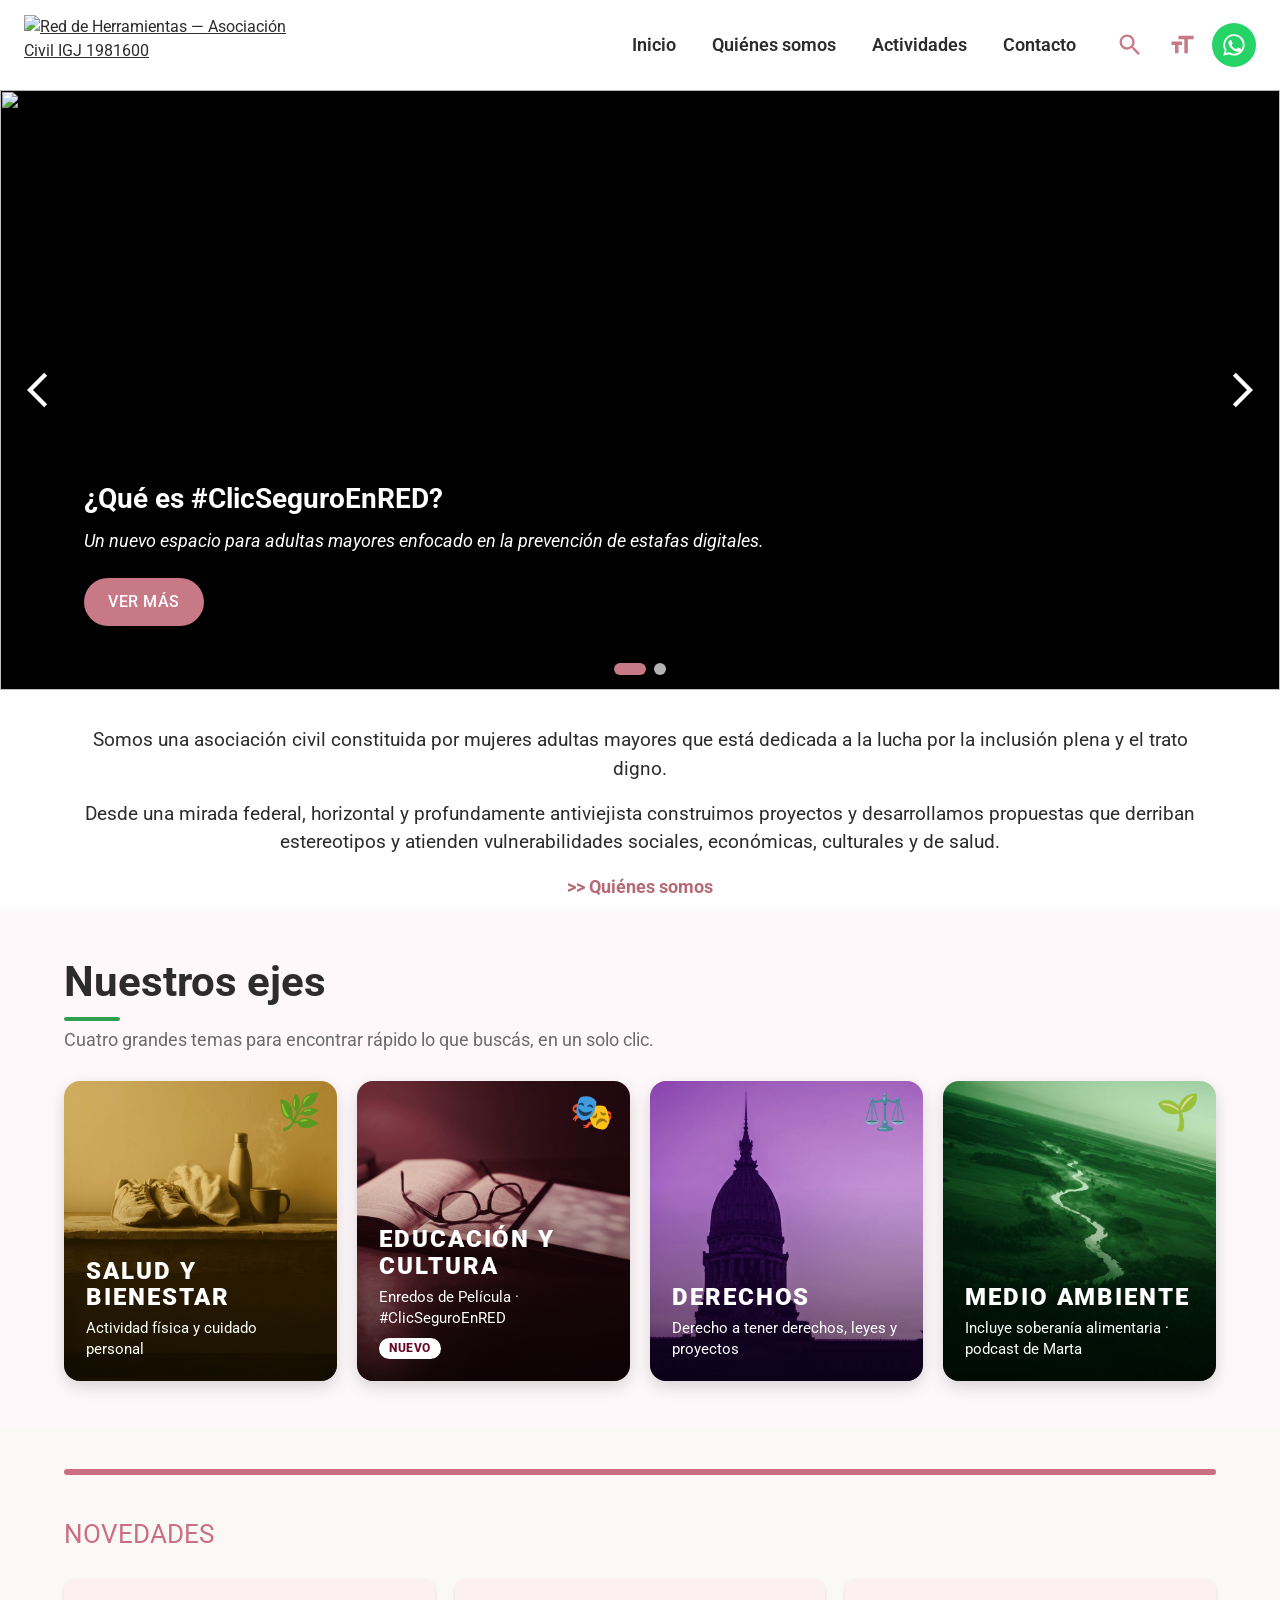
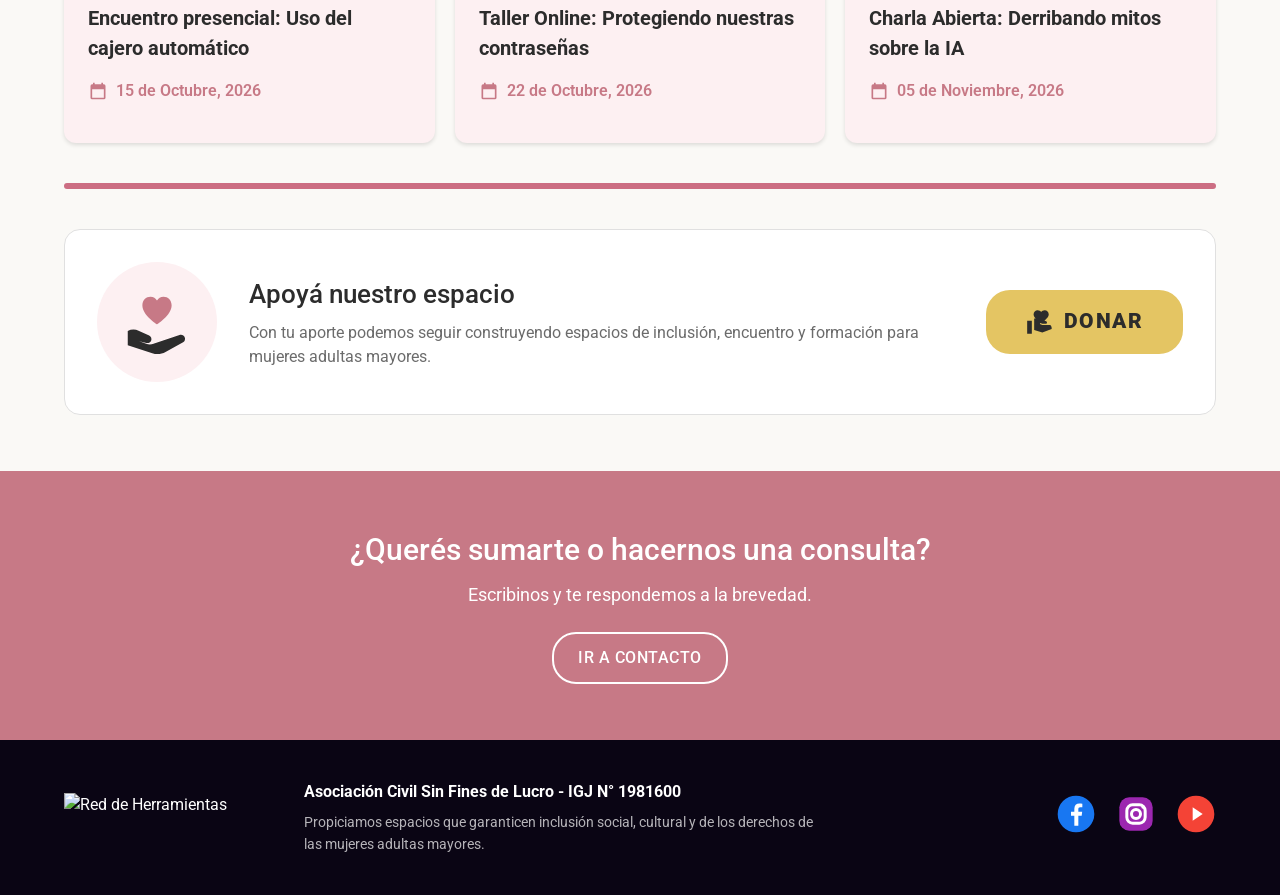
==== commit dbacc2bb: "Fotos de la asociación en los ejes y en Donar, texto y datos de Mercado Pago - Ejes y Donar con las " ====
--- a/index.html
+++ b/index.html
@@ -90,23 +90,23 @@
         <h2 class="ejes-title">Nuestros ejes</h2>
         <p class="ejes-lead">Cuatro grandes temas para encontrar rápido lo que buscás, en un solo clic.</p>
         <div class="ejes">
-          <a class="eje eje-salud" href="#pendiente-salud">
+          <a class="eje eje-salud" style="--img: url(img/eje-salud.jpg)" href="#pendiente-salud">
             <span class="eje-icon" aria-hidden="true">🌿</span>
             <strong>Salud y Bienestar</strong>
             <small>Actividad física y cuidado personal</small>
           </a>
-          <a class="eje eje-cultura" href="https://www.redherramientas.com/search/label/Cultura">
+          <a class="eje eje-cultura" style="--img: url(img/eje-educacion.jpg)" href="https://www.redherramientas.com/search/label/Cultura">
             <span class="eje-icon" aria-hidden="true">🎭</span>
             <strong>Educación y Cultura</strong>
             <small>Enredos de Película · #ClicSeguroEnRED</small>
             <span class="chip">Nuevo</span>
           </a>
-          <a class="eje eje-derechos" href="https://www.redherramientas.com/search/label/Derecho%20a%20tener%20derechos">
+          <a class="eje eje-derechos" style="--img: url(img/eje-derechos.jpg)" href="https://www.redherramientas.com/search/label/Derecho%20a%20tener%20derechos">
             <span class="eje-icon" aria-hidden="true">⚖️</span>
             <strong>Derechos</strong>
             <small>Derecho a tener derechos, leyes y proyectos</small>
           </a>
-          <a class="eje eje-ambiente" href="https://www.redherramientas.com/search/label/Soberan%C3%ADa%20Alimentaria">
+          <a class="eje eje-ambiente" style="--img: url(img/eje-ambiente.jpg)" href="https://www.redherramientas.com/search/label/Soberan%C3%ADa%20Alimentaria">
             <span class="eje-icon" aria-hidden="true">🌱</span>
             <strong>Medio Ambiente</strong>
             <small>Incluye soberanía alimentaria · podcast de Marta</small>
--- a/styles.css
+++ b/styles.css
@@ -1317,7 +1317,8 @@
 
 .donate-ways {
   display: grid;
-  grid-template-columns: repeat(4, 1fr);
+  grid-template-columns: repeat(auto-fit, minmax(200px, 280px));
+  justify-content: center;
   gap: 20px;
   max-width: 1000px;
   margin: 0 auto;
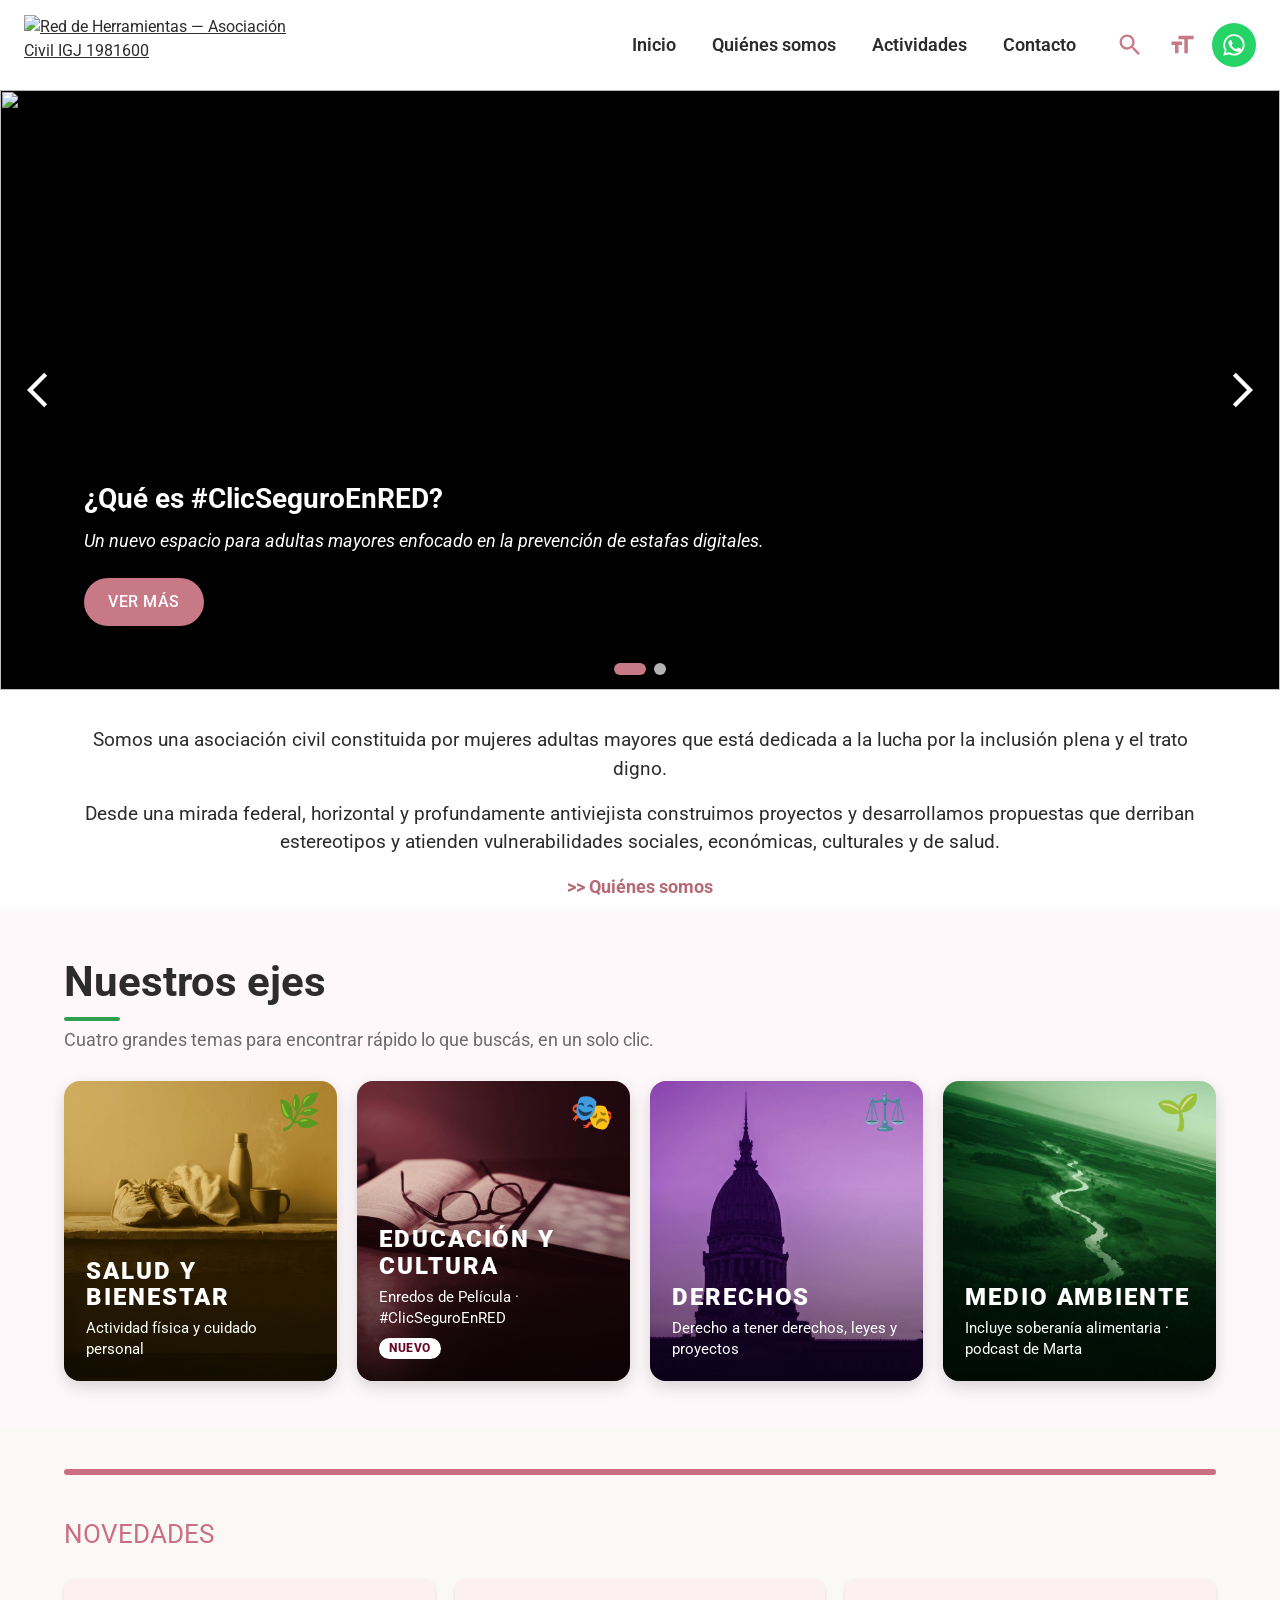
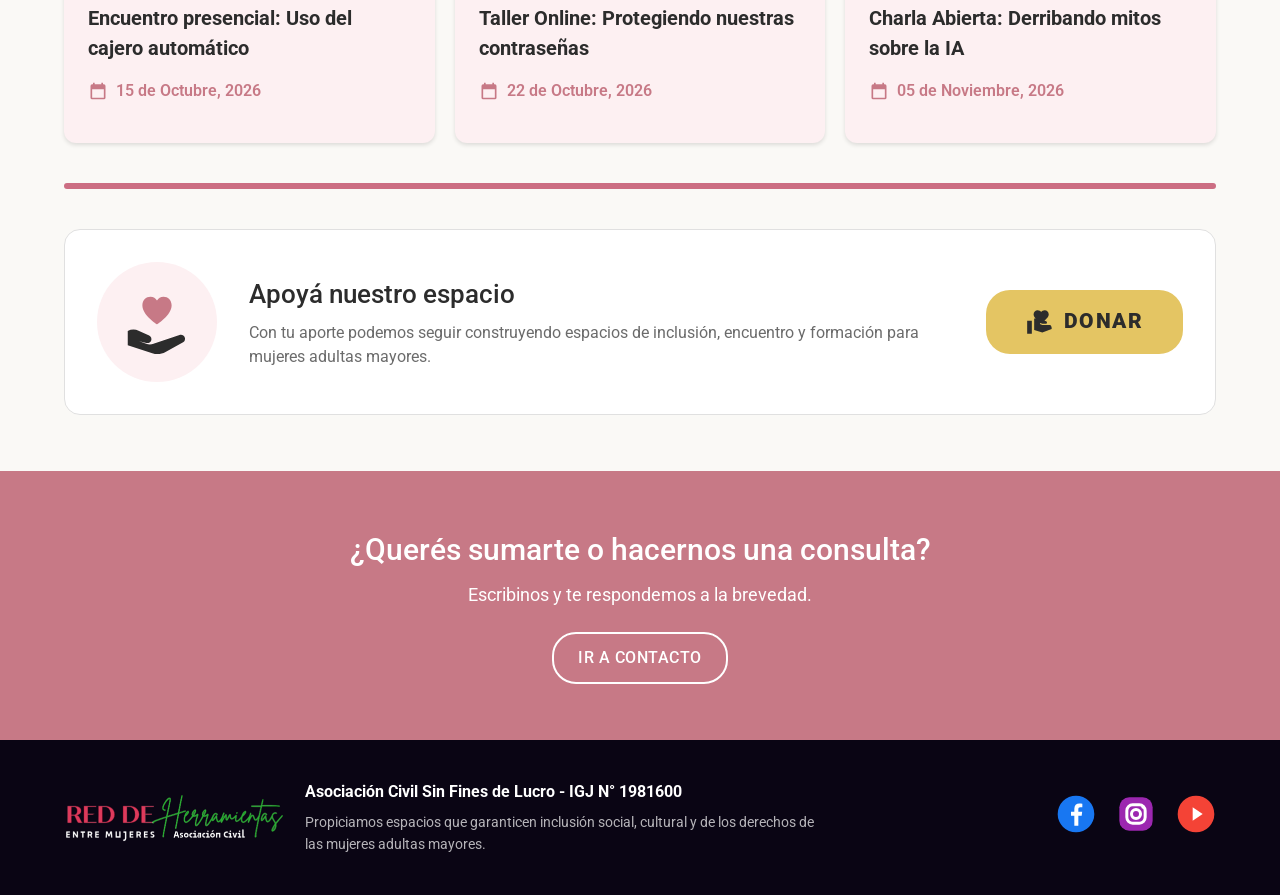
==== commit ce5cdff5: "Logo de la asociación con letras blancas en el footer" ====
--- a/index.html
+++ b/index.html
@@ -90,7 +90,7 @@
         <h2 class="ejes-title">Nuestros ejes</h2>
         <p class="ejes-lead">Cuatro grandes temas para encontrar rápido lo que buscás, en un solo clic.</p>
         <div class="ejes">
-          <a class="eje eje-salud" style="--img: url(img/eje-salud.jpg)" href="#pendiente-salud">
+          <a class="eje eje-salud" style="--img: url(img/eje-salud.jpg)" href="https://www.redherramientas.com/search/label/Salud">
             <span class="eje-icon" aria-hidden="true">🌿</span>
             <strong>Salud y Bienestar</strong>
             <small>Actividad física y cuidado personal</small>
@@ -169,7 +169,7 @@
   <footer class="footer">
     <div class="container footer-inner">
       <div class="footer-about">
-        <img src="https://i.imgur.com/CFM0Pcr.png" alt="Red de Herramientas" width="220" height="50">
+        <img src="img/logo-footer.png" alt="Red de Herramientas" width="221" height="50">
         <div>
           <strong>Asociación Civil Sin Fines de Lucro - IGJ N° 1981600</strong>
           <p>Propiciamos espacios que garanticen inclusión social, cultural y de los derechos de las mujeres adultas mayores.</p>
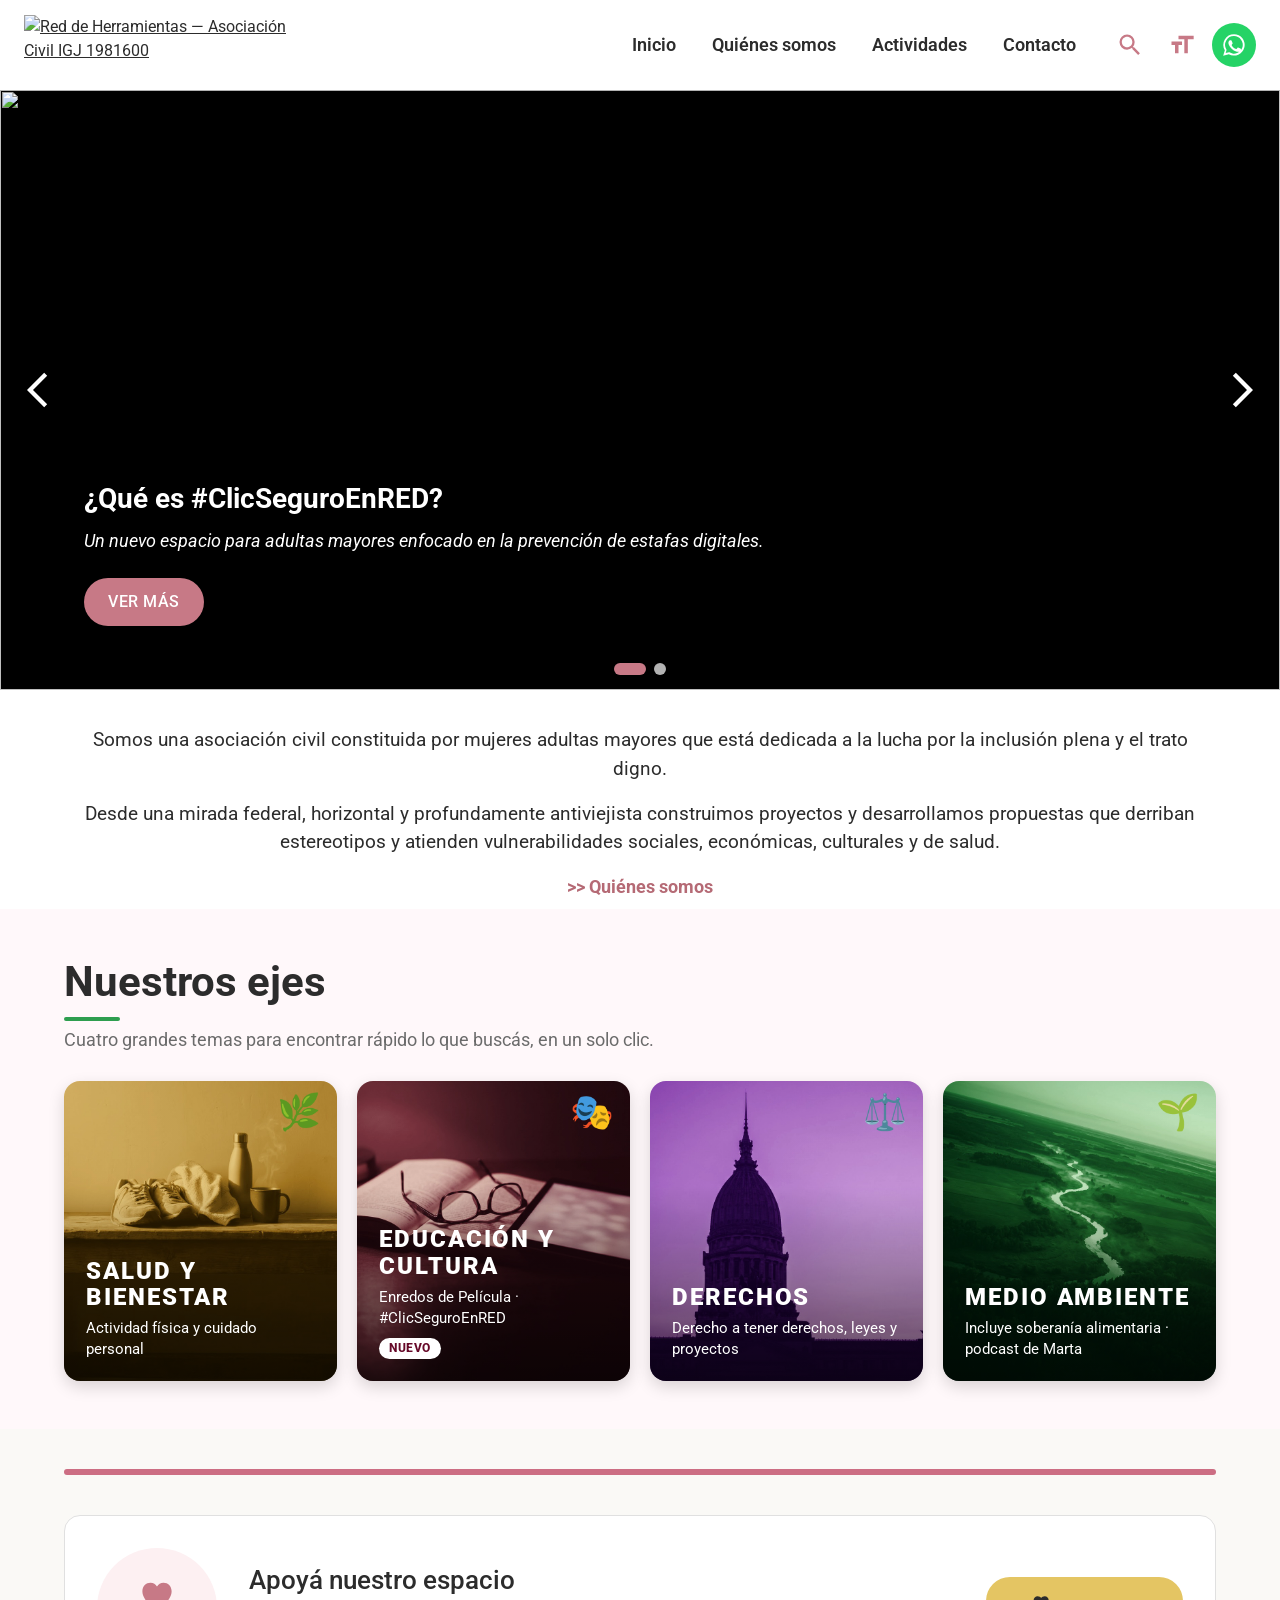
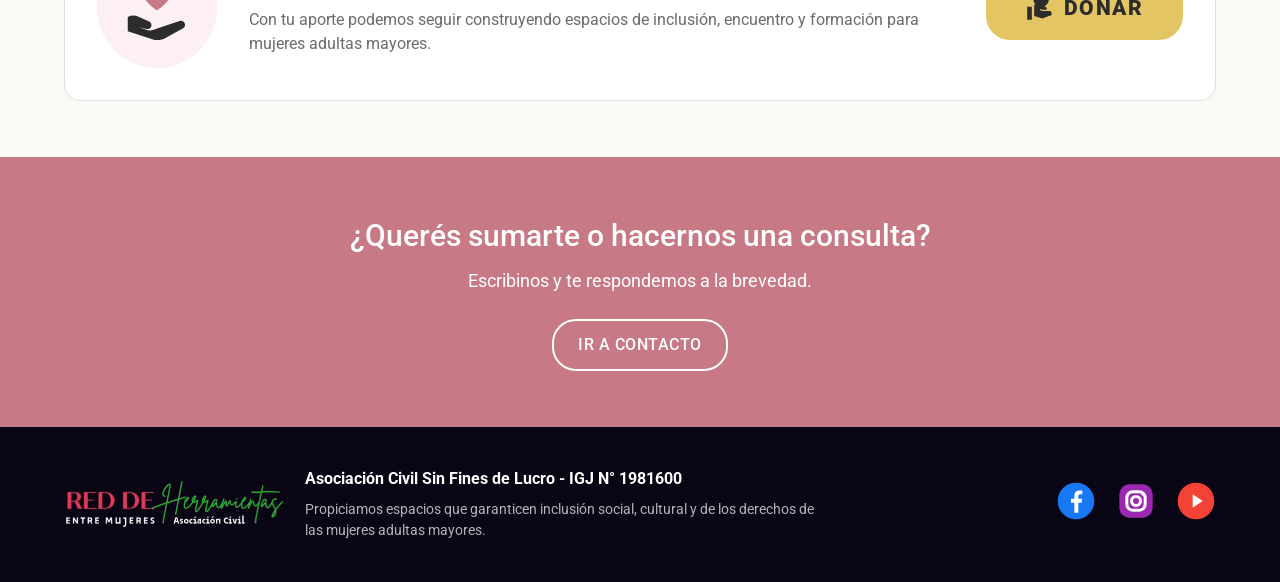
==== commit 772a5292: "Novedades muestra las últimas entradas con la etiqueta Novedades Se sacan los tres eventos de prueba" ====
--- a/index.html
+++ b/index.html
@@ -118,23 +118,10 @@
     <div class="container">
       <div class="separator"></div>
 
-      <!-- Novedades -->
-      <section id="novedades">
+      <!-- Novedades: las últimas entradas con la etiqueta "Novedades" (script.js); sin entradas no se muestra -->
+      <section id="novedades" hidden>
         <h2 class="section-title news-title">Novedades</h2>
-        <div class="news">
-          <article class="news-card">
-            <h3>Encuentro presencial: Uso del cajero automático</h3>
-            <p class="news-date"><svg viewBox="0 0 24 24" aria-hidden="true"><path d="M19 4h-1V2h-2v2H8V2H6v2H5a2 2 0 0 0-2 2v14a2 2 0 0 0 2 2h14a2 2 0 0 0 2-2V6a2 2 0 0 0-2-2zm0 16H5V10h14v10z"/></svg>15 de Octubre, 2026</p>
-          </article>
-          <article class="news-card">
-            <h3>Taller Online: Protegiendo nuestras contraseñas</h3>
-            <p class="news-date"><svg viewBox="0 0 24 24" aria-hidden="true"><path d="M19 4h-1V2h-2v2H8V2H6v2H5a2 2 0 0 0-2 2v14a2 2 0 0 0 2 2h14a2 2 0 0 0 2-2V6a2 2 0 0 0-2-2zm0 16H5V10h14v10z"/></svg>22 de Octubre, 2026</p>
-          </article>
-          <article class="news-card">
-            <h3>Charla Abierta: Derribando mitos sobre la IA</h3>
-            <p class="news-date"><svg viewBox="0 0 24 24" aria-hidden="true"><path d="M19 4h-1V2h-2v2H8V2H6v2H5a2 2 0 0 0-2 2v14a2 2 0 0 0 2 2h14a2 2 0 0 0 2-2V6a2 2 0 0 0-2-2zm0 16H5V10h14v10z"/></svg>05 de Noviembre, 2026</p>
-          </article>
-        </div>
+        <div class="news"></div>
       </section>
 
       <div class="separator"></div>
--- a/styles.css
+++ b/styles.css
@@ -1105,6 +1105,9 @@
   margin: 0 0 12px;
   font-size: 1.25rem;
 }
+.news-card h3 a { color: inherit; text-decoration: none; }
+.news-card h3 a:hover { color: var(--dominant); }
+#novedades[hidden], .separator[hidden] { display: none; }
 .news-date {
   display: flex;
   align-items: center;
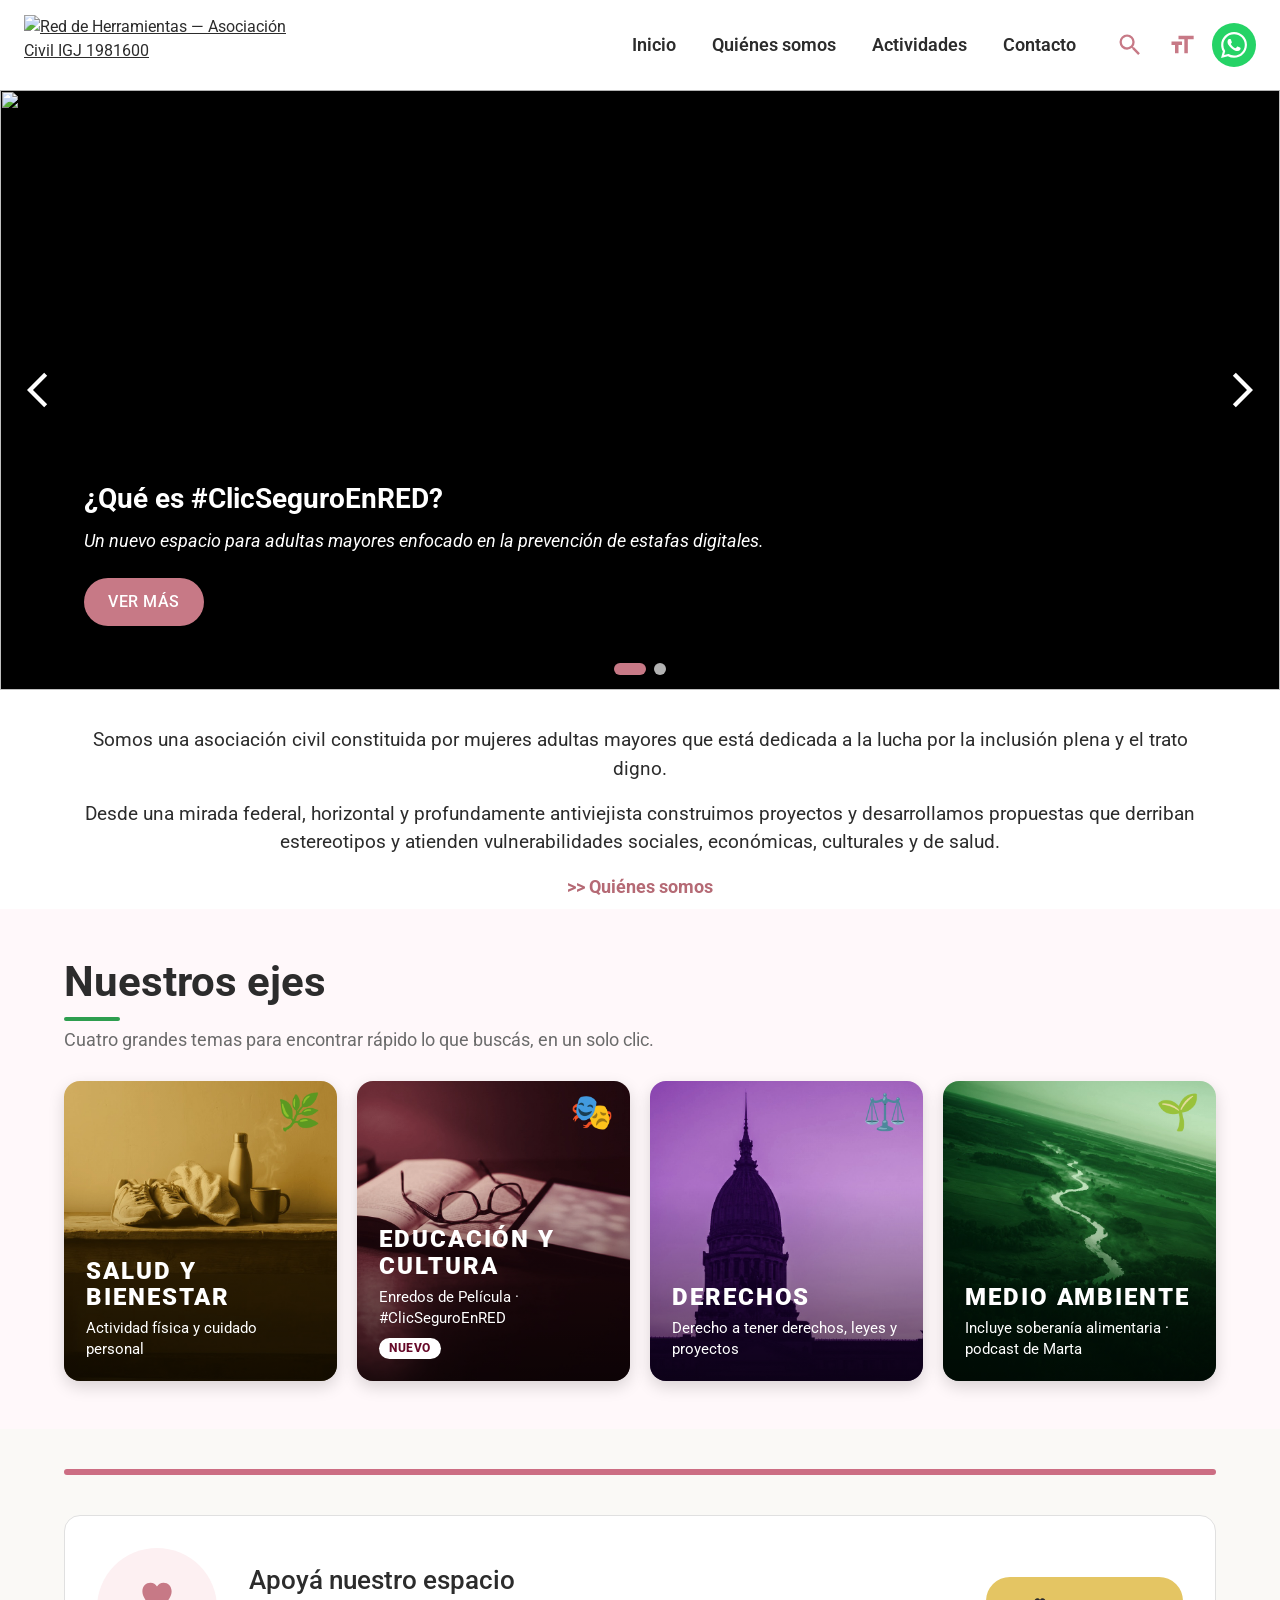
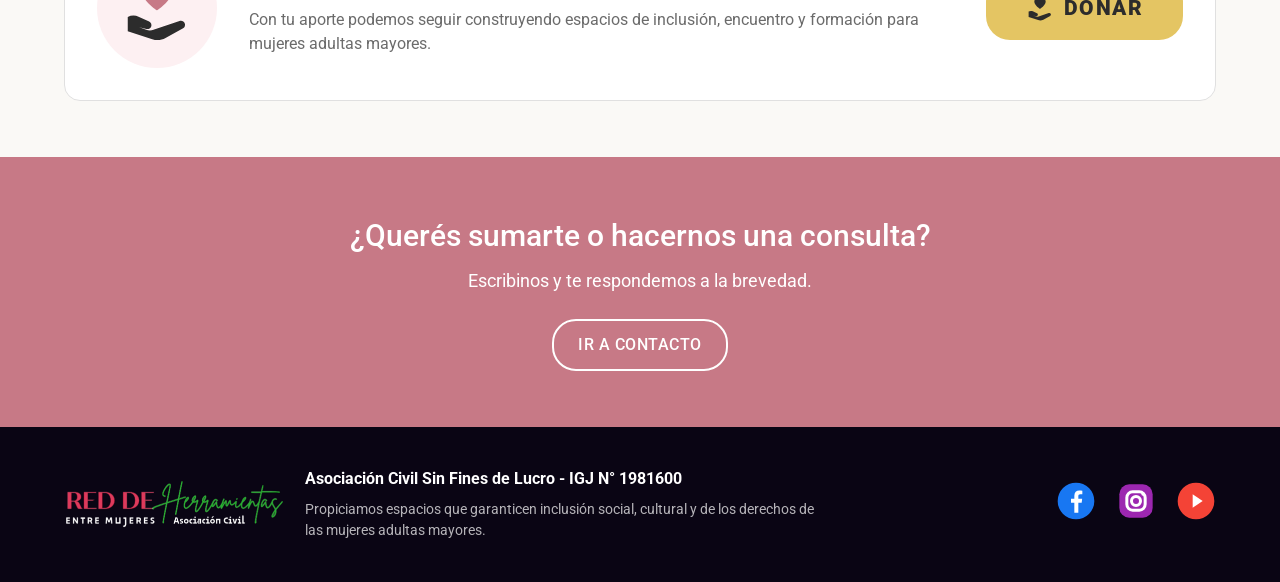
==== commit cb257415: "Íconos de WhatsApp y Donar redibujados; fotos y logo alojados en el blog de producción El blog de pr" ====
--- a/index.html
+++ b/index.html
@@ -42,7 +42,7 @@
           </ul>
         </div>
         <a class="whatsapp-btn" href="https://wa.me/5491122766776" target="_blank" rel="noopener" aria-label="Escribinos por WhatsApp">
-          <svg viewBox="0 0 24 24" aria-hidden="true"><path d="M12.04 2a9.9 9.9 0 0 0-8.5 14.9L2 22l5.25-1.38A9.9 9.9 0 1 0 12.04 2zm0 1.8a8.1 8.1 0 1 1-4.3 15l-.3-.2-3.1.8.83-3-.2-.32A8.1 8.1 0 0 1 12.04 3.8zM8.6 7.5c-.2 0-.5.07-.75.35-.25.27-1 1-1 2.4s1.03 2.8 1.17 3c.15.2 2 3.2 4.9 4.36 2.4.95 2.9.76 3.4.72.52-.05 1.7-.7 1.93-1.36.24-.67.24-1.24.17-1.36-.07-.12-.26-.2-.55-.34-.3-.15-1.7-.84-1.96-.94-.27-.1-.46-.15-.65.14-.2.3-.75.94-.9 1.13-.17.2-.33.22-.62.07-.3-.14-1.2-.44-2.3-1.4-.85-.76-1.42-1.7-1.6-1.98-.16-.3 0-.45.13-.6.14-.13.3-.34.44-.5.15-.17.2-.3.3-.5.1-.2.05-.36-.02-.5-.07-.15-.65-1.6-.9-2.17-.23-.55-.47-.48-.65-.49h-.55z"/></svg>
+          <svg viewBox="0 0 24 24" aria-hidden="true"><path d="M17.472 14.382c-.297-.149-1.758-.867-2.03-.967-.273-.099-.471-.148-.67.15-.197.297-.767.966-.94 1.164-.173.199-.347.223-.644.075-.297-.15-1.255-.463-2.39-1.475-.883-.788-1.48-1.761-1.653-2.059-.173-.297-.018-.458.13-.606.134-.133.298-.347.446-.52.149-.174.198-.298.298-.497.099-.198.05-.371-.025-.52-.075-.149-.669-1.612-.916-2.207-.242-.579-.487-.5-.669-.51-.173-.008-.371-.01-.57-.01-.198 0-.52.074-.792.372-.272.297-1.04 1.016-1.04 2.479 0 1.462 1.065 2.875 1.213 3.074.149.198 2.096 3.2 5.077 4.487.709.306 1.262.489 1.694.625.712.227 1.36.195 1.871.118.571-.085 1.758-.719 2.006-1.413.248-.694.248-1.289.173-1.413-.074-.124-.272-.198-.57-.347m-5.421 7.403h-.004a9.87 9.87 0 01-5.031-1.378l-.361-.214-3.741.982.998-3.648-.235-.374a9.86 9.86 0 01-1.51-5.26c.001-5.45 4.436-9.884 9.888-9.884 2.64 0 5.122 1.03 6.988 2.898a9.825 9.825 0 012.893 6.994c-.003 5.45-4.437 9.884-9.885 9.884m8.413-18.297A11.815 11.815 0 0012.05 0C5.495 0 .16 5.335.157 11.892c0 2.096.547 4.142 1.588 5.945L.057 24l6.305-1.654a11.882 11.882 0 005.683 1.448h.005c6.554 0 11.89-5.335 11.893-11.893a11.821 11.821 0 00-3.48-8.413Z"/></svg>
         </a>
         <button class="icon-btn menu-btn" type="button" aria-controls="nav" aria-expanded="false" aria-label="Menú">
           <svg viewBox="0 0 24 24" fill="currentColor" aria-hidden="true"><path d="M3 6h18v2H3zm0 5h18v2H3zm0 5h18v2H3z"/></svg>
@@ -137,7 +137,7 @@
           <p>Con tu aporte podemos seguir construyendo espacios de inclusión, encuentro y formación para mujeres adultas mayores.</p>
         </div>
         <a class="btn btn-mustard" href="donar.html">
-          <svg viewBox="0 0 24 24" fill="currentColor" aria-hidden="true"><path d="M16 2c-1.3 0-2.4.6-3 1.5C12.4 2.6 11.3 2 10 2 8 2 6.5 3.6 6.5 5.6 6.5 8.8 13 13 13 13s6.5-4.2 6.5-7.4C19.5 3.6 18 2 16 2zM1 22h4V11H1v11zm19.5-7.5H14l-2.1-.7.3-.9 1.9.6h2.8c.6 0 1.1-.5 1.1-1.1 0-.5-.3-.9-.7-1L10.1 9H7v9.9l7 2.1 8-3v-1c0-1.1-.7-2.5-1.5-2.5z"/></svg>
+          <svg viewBox="0 0 64 64" fill="currentColor" aria-hidden="true"><path d="M32 34s-13-8-13-17c0-4.4 3.3-7.5 7.2-7.5 2.6 0 4.6 1.4 5.8 3.4 1.2-2 3.2-3.4 5.8-3.4 3.9 0 7.2 3.1 7.2 7.5 0 9-13 17-13 17z"/><path d="M6 40c3-1.6 6.5-1.7 9.6-.3l9.4 4.2c1.8.8 2.6 2.9 1.8 4.7-.7 1.6-2.5 2.4-4.2 2l-6.4-1.6 6.2 2.4c2.1.8 4.4.8 6.5 0L52 43.6c1.9-.7 4 .2 4.7 2.1.6 1.6 0 3.4-1.5 4.3L39.6 58.6c-3.6 2-7.9 2.4-11.8 1.1L6 52.6z"/></svg>
           Donar
         </a>
       </section>
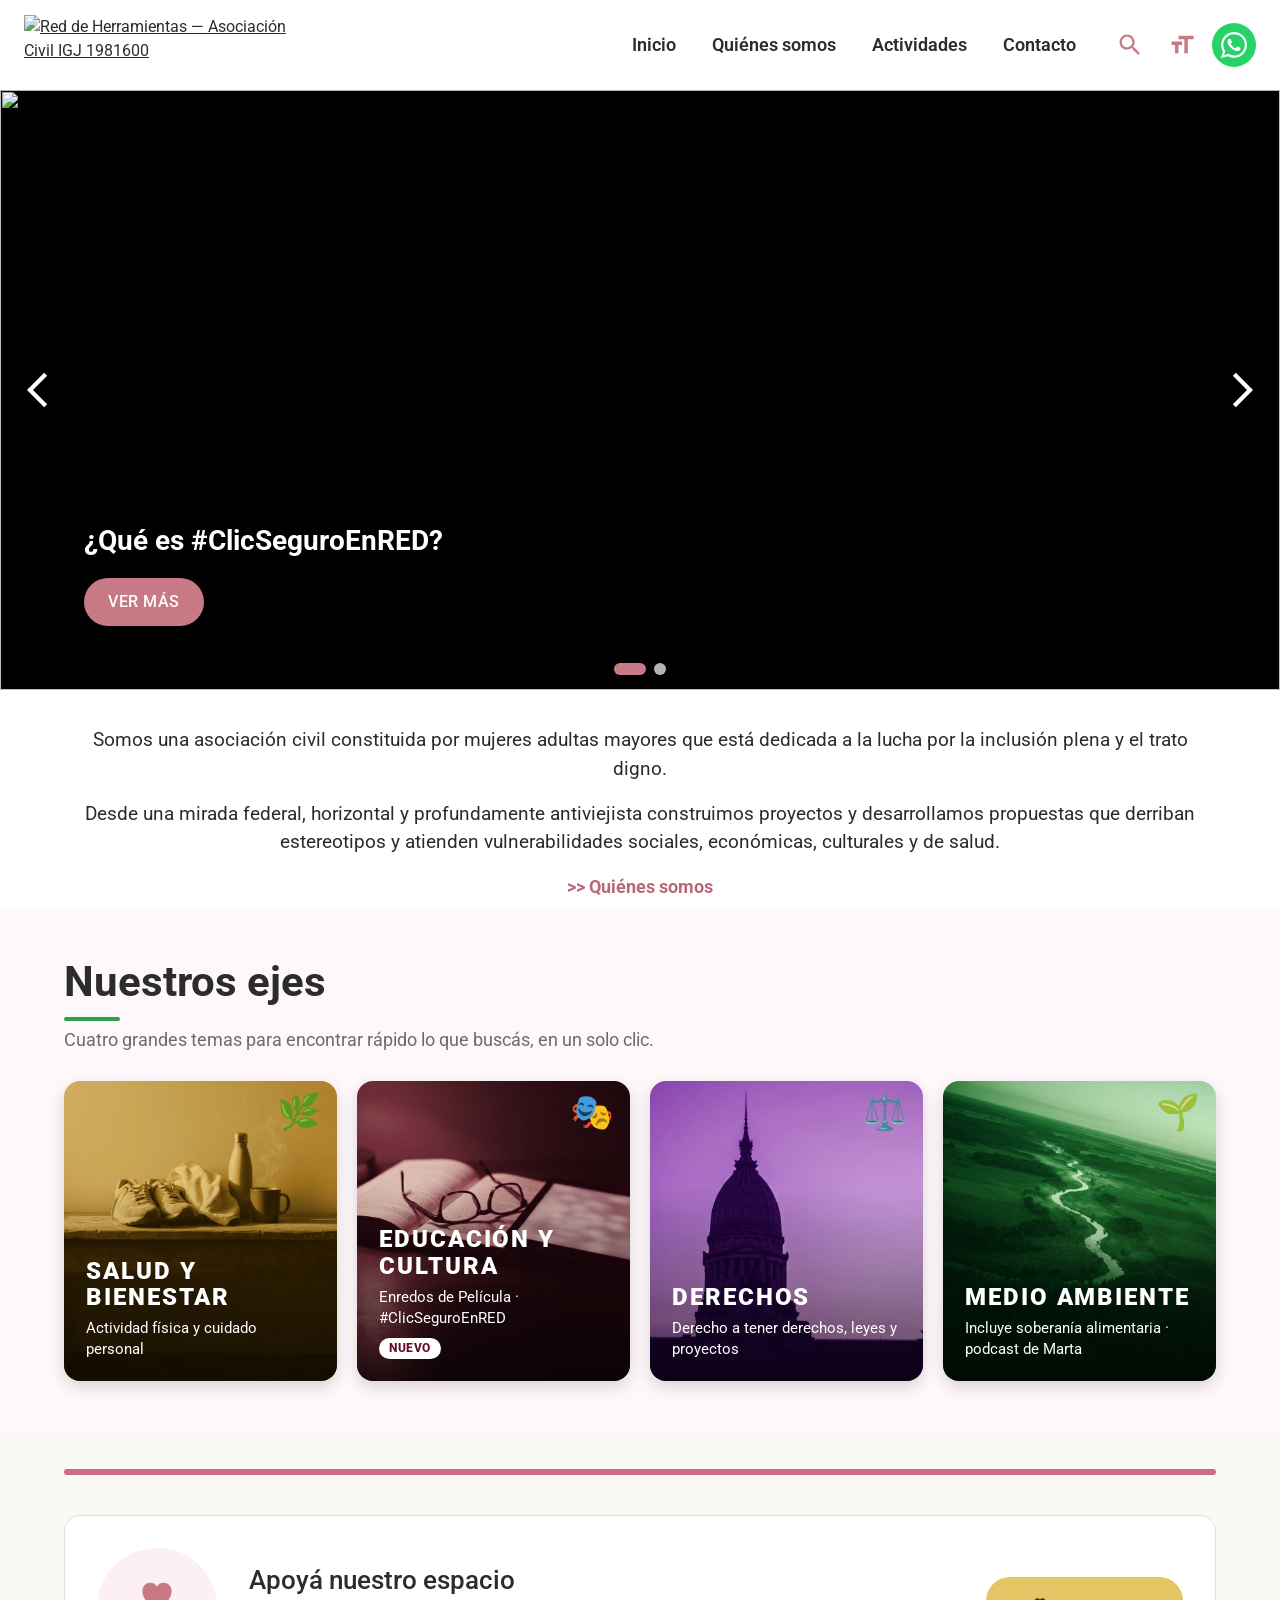
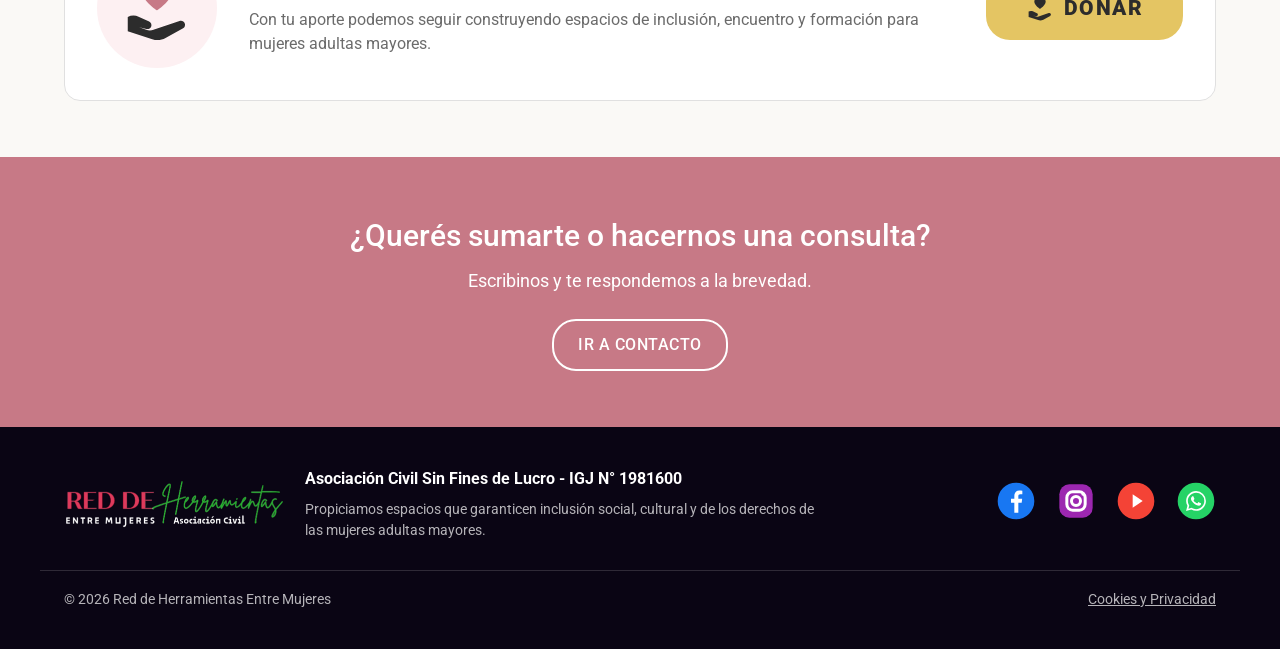
==== commit 077983ce: "Pie con WhatsApp, Cookies y año; 404 y búsqueda sin resultados con links; estilos ordenados - Pie: W" ====
--- a/index.html
+++ b/index.html
@@ -172,7 +172,14 @@
         <a href="https://youtube.com/@reddeherramientasentremujeres?si=X0ZCFkMKebH4L3lk" target="_blank" rel="noopener" aria-label="YouTube">
           <svg viewBox="0 0 24 24" aria-hidden="true"><circle cx="12" cy="12" r="11" fill="#f44336"/><path fill="#fff" d="M10 8v8l6-4z"/></svg>
         </a>
+        <a href="https://wa.me/5491122766776" target="_blank" rel="noopener" aria-label="WhatsApp">
+          <svg viewBox="0 0 24 24" aria-hidden="true"><circle cx="12" cy="12" r="11" fill="#25d366"/><path fill="#fff" transform="translate(6 6) scale(.5)" d="M17.472 14.382c-.297-.149-1.758-.867-2.03-.967-.273-.099-.471-.148-.67.15-.197.297-.767.966-.94 1.164-.173.199-.347.223-.644.075-.297-.15-1.255-.463-2.39-1.475-.883-.788-1.48-1.761-1.653-2.059-.173-.297-.018-.458.13-.606.134-.133.298-.347.446-.52.149-.174.198-.298.298-.497.099-.198.05-.371-.025-.52-.075-.149-.669-1.612-.916-2.207-.242-.579-.487-.5-.669-.51-.173-.008-.371-.01-.57-.01-.198 0-.52.074-.792.372-.272.297-1.04 1.016-1.04 2.479 0 1.462 1.065 2.875 1.213 3.074.149.198 2.096 3.2 5.077 4.487.709.306 1.262.489 1.694.625.712.227 1.36.195 1.871.118.571-.085 1.758-.719 2.006-1.413.248-.694.248-1.289.173-1.413-.074-.124-.272-.198-.57-.347m-5.421 7.403h-.004a9.87 9.87 0 01-5.031-1.378l-.361-.214-3.741.982.998-3.648-.235-.374a9.86 9.86 0 01-1.51-5.26c.001-5.45 4.436-9.884 9.888-9.884 2.64 0 5.122 1.03 6.988 2.898a9.825 9.825 0 012.893 6.994c-.003 5.45-4.437 9.884-9.885 9.884m8.413-18.297A11.815 11.815 0 0012.05 0C5.495 0 .16 5.335.157 11.892c0 2.096.547 4.142 1.588 5.945L.057 24l6.305-1.654a11.882 11.882 0 005.683 1.448h.005c6.554 0 11.89-5.335 11.893-11.893a11.821 11.821 0 00-3.48-8.413Z"/></svg>
+        </a>
       </div>
+    </div>
+    <div class="container footer-bottom">
+      <span>&copy; <span class="footer-year">2026</span> Red de Herramientas Entre Mujeres</span>
+      <a href="https://www.redherramientas.com/p/1-politicas-de-cookies-si-quieres-saber.html">Cookies y Privacidad</a>
     </div>
   </footer>
 
--- a/styles.css
+++ b/styles.css
@@ -14,6 +14,12 @@
   --footer: #0a0514;
   --wa: #25d366;
   --header-h: 90px;
+  /* Notas (posteos) */
+  --serif: Lora, Georgia, 'Times New Roman', serif;
+  --ink: #1f1a22;
+  --ink-soft: #4a4250;
+  --rose-50: #fdf3f5;
+  --rose-100: #f6e4e8;
 }
 
 * { box-sizing: border-box; }
@@ -420,19 +426,9 @@
 }
 
 .slide-box h2 {
-  margin: 0 0 12px;
+  margin: 0 0 20px;
   font-size: 1.75rem;
   line-height: 1.2;
-}
-
-.slide-desc {
-  margin: 0 0 24px;
-  font-size: 1.1rem;
-  font-style: italic;
-  overflow: hidden;
-  display: -webkit-box;
-  -webkit-line-clamp: 3;
-  -webkit-box-orient: vertical;
 }
 
 .slide-actions {
@@ -491,132 +487,8 @@
   .carousel-arrow { top: 30%; }
 }
 
-/* ---------- Nota ampliada (se abre con "Ver más" en el carrusel) ---------- */
-
-.nota-modal {
-  position: fixed;
-  inset: 0;
-  z-index: 1000;
-  display: flex;
-  align-items: center;
-  justify-content: center;
-  padding: 24px;
-  background: rgba(10, 5, 20, 0.75);
-}
-.nota-modal[hidden] { display: none; }
-html.nota-abierta { overflow: hidden; }
-
-.nota-panel {
-  position: relative;
-  display: flex;
-  width: 100%;
-  max-width: 820px;
-  max-height: 100%;
-  border-radius: 16px;
-  background: var(--white);
-  box-shadow: 0 12px 40px rgba(0, 0, 0, 0.35);
-  overflow: hidden;
-}
-
-/* La nota se desplaza con su propia barra al costado */
-.nota-scroll {
-  flex: 1;
-  overflow-y: scroll;
-  scrollbar-width: auto;
-  scrollbar-color: var(--dominant) #f3e3e6;
-}
-.nota-foto {
-  display: block;
-  width: 100%;
-  max-height: 60vh;
-  object-fit: contain;  /* la foto entera, sin recortar caras ni textos */
-  background: #1b1320;
-}
-.nota-foto[hidden] { display: none; }
-.nota-content { padding: 32px 48px 32px; }
-.nota-foto[hidden] + .nota-content { padding-top: 40px; }
-.nota-scroll:focus-visible { outline: 3px solid var(--accent); outline-offset: -3px; }
-.nota-scroll::-webkit-scrollbar { width: 14px; }
-.nota-scroll::-webkit-scrollbar-track { background: #f3e3e6; }
-.nota-scroll::-webkit-scrollbar-thumb {
-  border: 3px solid #f3e3e6;
-  border-radius: 8px;
-  background: var(--dominant);
-}
-.nota-scroll::-webkit-scrollbar-thumb:hover { background: var(--dominant-dark); }
-
-.nota-close {
-  position: absolute;
-  top: 10px;
-  right: 22px;
-  z-index: 1;
-  display: grid;
-  place-items: center;
-  width: 44px;
-  height: 44px;
-  border: 0;
-  border-radius: 50%;
-  background: var(--dominant);
-  color: var(--white);
-  box-shadow: 0 2px 8px rgba(0, 0, 0, 0.35);
-  cursor: pointer;
-}
-.nota-close:hover { background: var(--dominant-dark); }
-.nota-close svg { width: 26px; height: 26px; }
-
-.nota-title {
-  margin: 0 40px 12px 0;
-  font-size: 2rem;
-  font-weight: 500;
-  line-height: 1.2;
-}
-.nota-epigrafe {
-  margin: 0 0 24px;
-  padding-bottom: 20px;
-  border-bottom: 3px solid var(--separator);
-  font-size: 1.2rem;
-  font-style: italic;
-  color: var(--muted);
-}
-.nota-body { font-size: 1.1rem; line-height: 1.65; overflow-wrap: anywhere; }
-.nota-body img { max-width: 100%; height: auto; border-radius: 8px; }
-.nota-body iframe, .nota-body video { max-width: 100%; }
-.nota-body a { color: var(--dominant-dark); }
-.nota-body .separator {
-  height: auto;
-  margin: 0 0 1em;
-  border-radius: 0;
-  background: none;
-}
-.nota-body .separator a { margin: 0 !important; }
-
-.nota-footer { margin: 28px 0 0; }
-.btn-outline-dark {
-  border: 2px solid var(--dominant);
-  background: transparent;
-  color: var(--dominant-dark);
-}
-.btn-outline-dark:hover { background: var(--dominant); color: var(--white); }
-
-@media (max-width: 800px) {
-  .nota-modal { padding: 10px; }
-  .nota-content { padding: 22px 20px 24px; }
-  .nota-foto { max-height: 45vh; }
-  .nota-close { right: 18px; }
-  .nota-title { font-size: 1.5rem; }
-  .nota-epigrafe { font-size: 1.1rem; }
-}
-
 /* ---------- Nota (posteo): diseño editorial con columna "Lo más leído" ---------- */
 /* Pensado para lectoras de 60+: letra grande, renglones cómodos, buen contraste y botones amplios */
-
-:root {
-  --serif: Lora, Georgia, 'Times New Roman', serif;
-  --ink: #1f1a22;
-  --ink-soft: #4a4250;
-  --rose-50: #fdf3f5;
-  --rose-100: #f6e4e8;
-}
 
 .post-layout {
   display: grid;
@@ -630,7 +502,6 @@
 .post-layout .post-aside { display: block; }
 
 .art { max-width: 780px; color: var(--ink); }
-.art-page { margin: 0 auto; padding: 32px 0 64px; }
 
 .art-crumbs {
   display: flex;
@@ -1259,9 +1130,26 @@
 .social a { display: block; }
 .social svg { width: 40px; height: 40px; }
 
+.footer-bottom {
+  display: flex;
+  flex-wrap: wrap;
+  justify-content: space-between;
+  gap: 8px 20px;
+  margin-top: 28px;
+  padding-top: 18px;
+  border-top: 1px solid rgba(255, 255, 255, 0.15);
+  font-size: 0.85rem;
+  color: rgba(255, 255, 255, 0.7);
+}
+.footer-bottom a { color: inherit; }
+.footer-bottom a:hover { color: var(--white); }
+
 @media (max-width: 800px) {
   .footer-inner { flex-direction: column; text-align: center; }
   .footer-about { flex-direction: column; }
+  .footer-bottom { justify-content: center; text-align: center; }
+  /* Espacio para que el botón de volver arriba no tape la última línea */
+  .footer { padding-bottom: 88px; }
 }
 
 /* ---------- Volver arriba ---------- */
